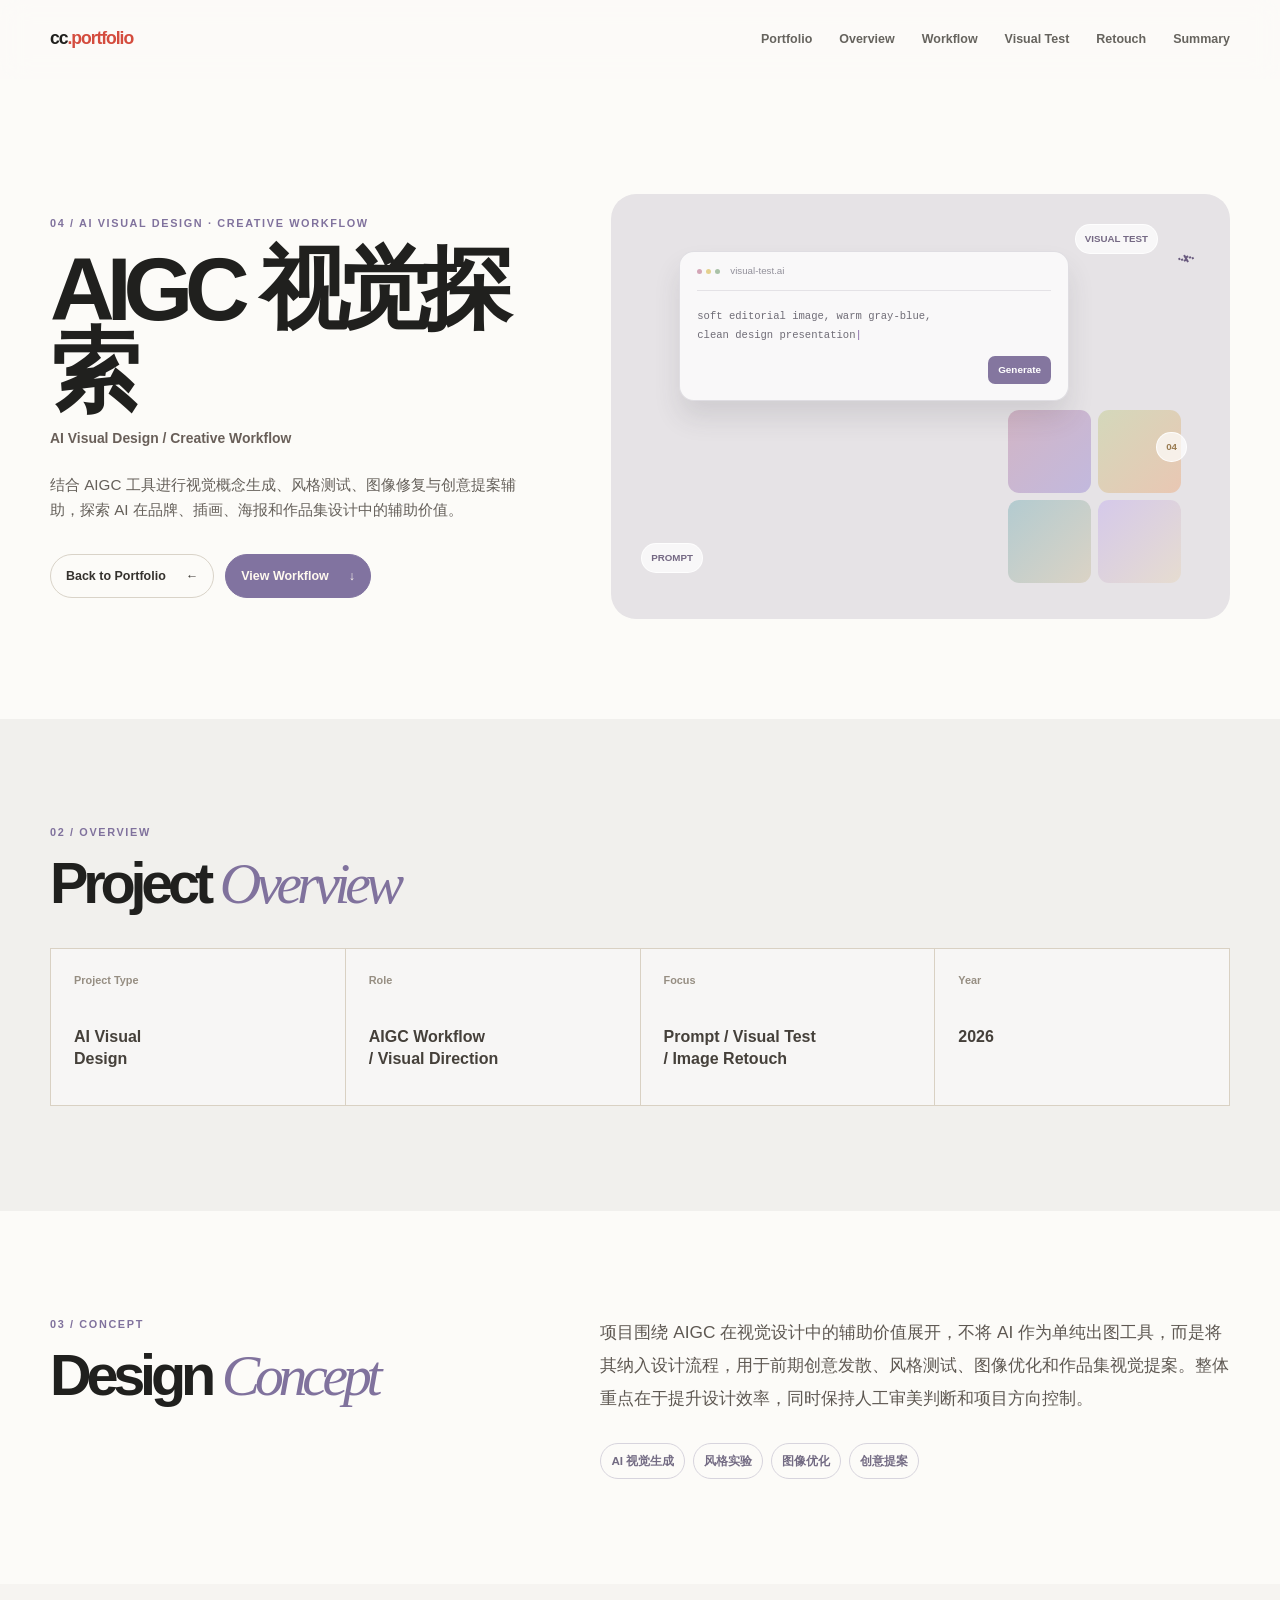
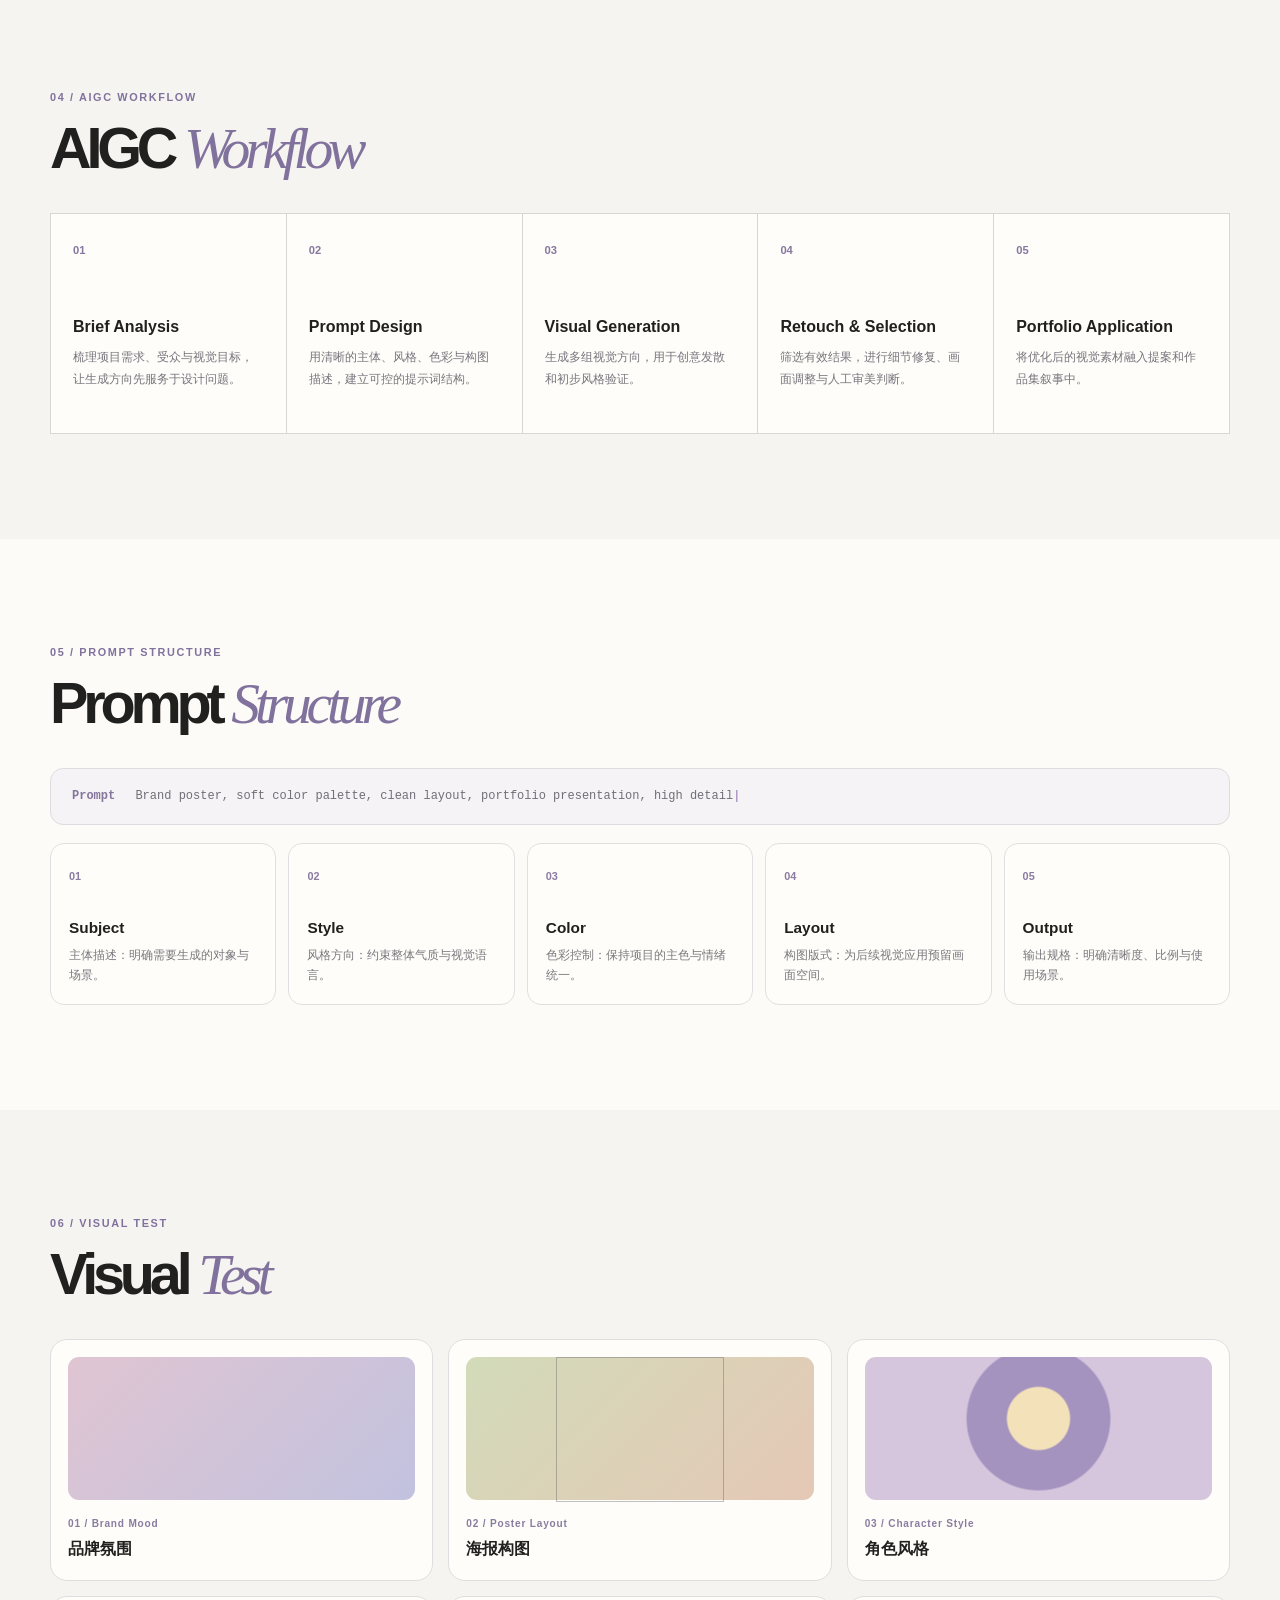
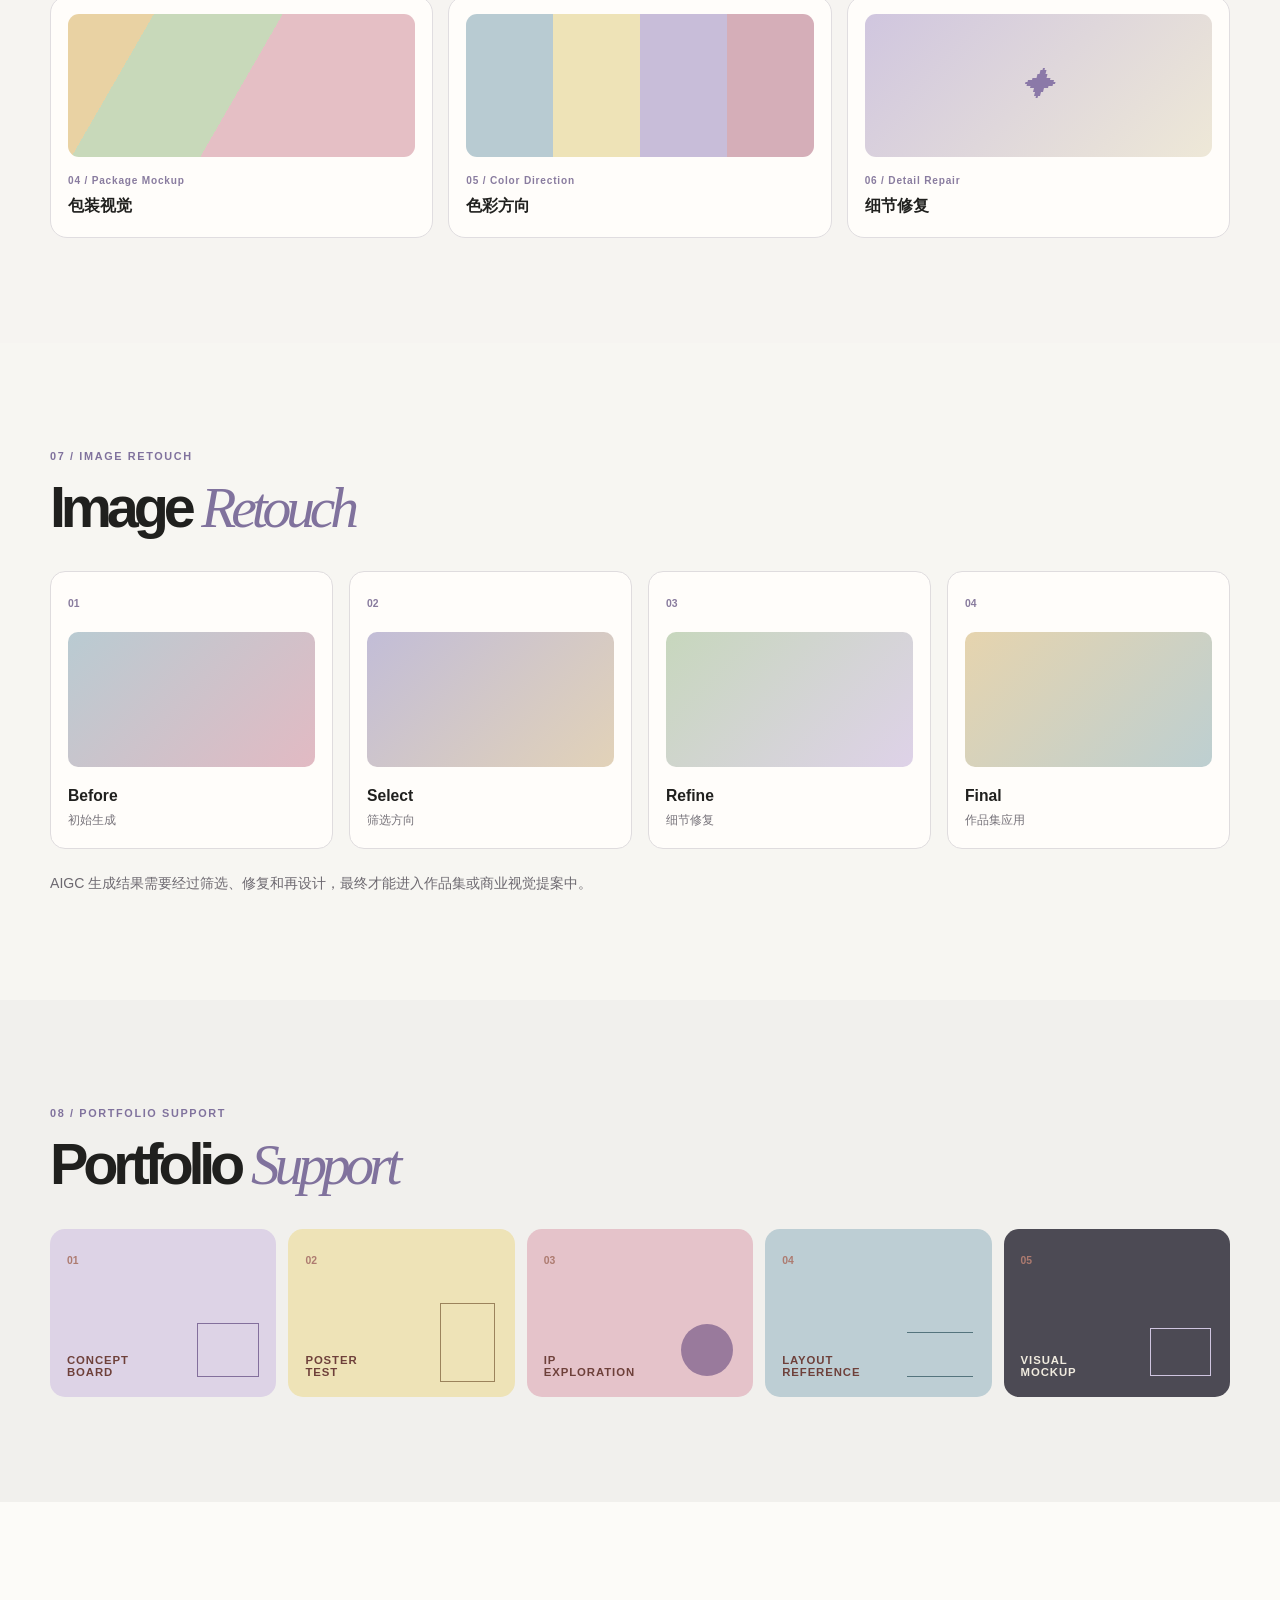
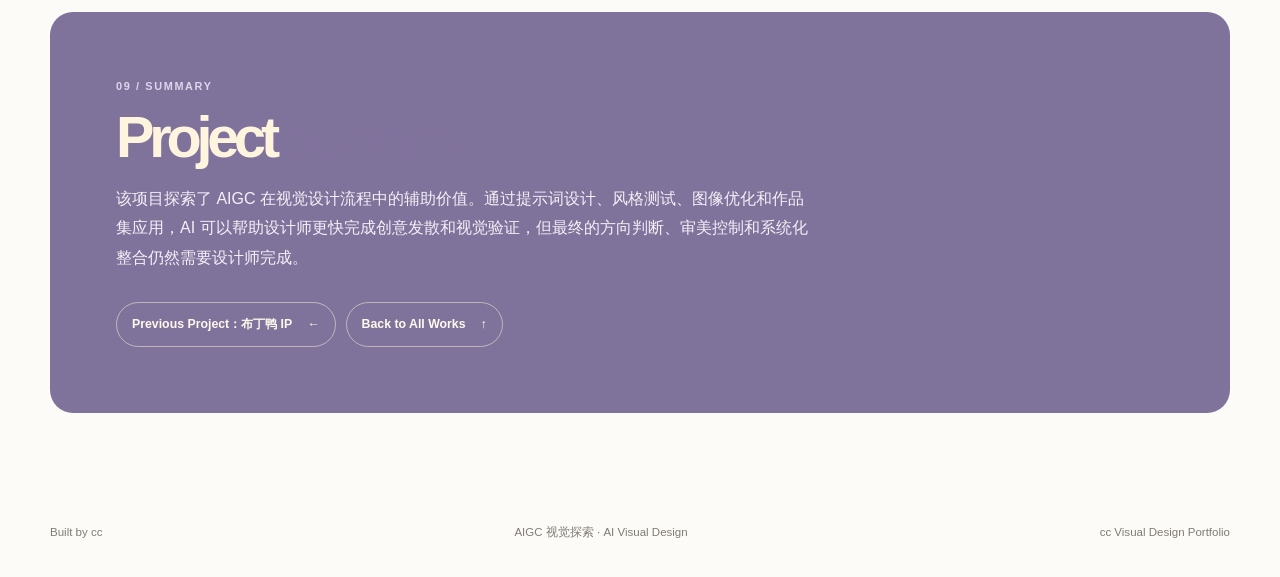
==== aigc.html @ ac253e0d "Commit to main" ====
<!DOCTYPE html>
<html lang="zh-CN">
<head><meta charset="UTF-8"><meta name="viewport" content="width=device-width, initial-scale=1.0"><meta name="description" content="AIGC 视觉探索项目详情"><title>AIGC 视觉探索 · cc Portfolio</title><link rel="stylesheet" href="portfolio.css"><link rel="stylesheet" href="qinglaju.css"><link rel="stylesheet" href="aigc.css"></head>
<body class="project-detail-page aigc-detail">
  <header class="portfolio-header"><nav class="portfolio-nav shell" aria-label="项目导航"><a class="portfolio-logo" href="portfolio.html">cc<span>.portfolio</span></a><button class="portfolio-menu" type="button" aria-expanded="false" aria-controls="portfolio-links"><span></span><span></span><span></span><b class="visually-hidden">打开导航</b></button><div class="portfolio-links" id="portfolio-links"><a href="portfolio.html">Portfolio</a><a href="#overview">Overview</a><a href="#workflow">Workflow</a><a href="#visual-test">Visual Test</a><a href="#retouch">Retouch</a><a href="#summary">Summary</a></div></nav></header>
  <main>
    <section class="project-hero shell" aria-labelledby="project-title"><div class="project-hero-copy"><p class="portfolio-kicker">04 / AI VISUAL DESIGN · CREATIVE WORKFLOW</p><h1 id="project-title">AIGC 视觉探索</h1><span>AI Visual Design / Creative Workflow</span><p>结合 AIGC 工具进行视觉概念生成、风格测试、图像修复与创意提案辅助，探索 AI 在品牌、插画、海报和作品集设计中的辅助价值。</p><div class="detail-actions"><a href="portfolio.html">Back to Portfolio <b>←</b></a><a href="#workflow">View Workflow <b>↓</b></a></div></div><div class="ai-hero-art" aria-label="AIGC 抽象视觉封面"><div class="ai-window-large"><div class="ai-bar"><i></i><i></i><i></i><span>visual-test.ai</span></div><p>soft editorial image, warm gray-blue,<br>clean design presentation<span>|</span></p><b>Generate</b></div><div class="ai-image-grid"><i></i><i></i><i></i><i></i></div><span class="ai-cursor">⌁</span><span class="ai-tag one">PROMPT</span><span class="ai-tag two">VISUAL TEST</span><span class="ai-tag three">04</span></div></section>
    <section class="detail-section overview-section" id="overview"><div class="shell"><div class="detail-heading reveal"><p class="portfolio-kicker">02 / OVERVIEW</p><h2>Project <em>Overview</em></h2></div><div class="overview-grid"><article class="reveal"><span>Project Type</span><b>AI Visual<br>Design</b></article><article class="reveal"><span>Role</span><b>AIGC Workflow<br>/ Visual Direction</b></article><article class="reveal"><span>Focus</span><b>Prompt / Visual Test<br>/ Image Retouch</b></article><article class="reveal"><span>Year</span><b>2026</b></article></div></div></section>
    <section class="detail-section shell concept-section"><div class="concept-layout reveal"><div><p class="portfolio-kicker">03 / CONCEPT</p><h2>Design <em>Concept</em></h2></div><div><p class="concept-copy">项目围绕 AIGC 在视觉设计中的辅助价值展开，不将 AI 作为单纯出图工具，而是将其纳入设计流程，用于前期创意发散、风格测试、图像优化和作品集视觉提案。整体重点在于提升设计效率，同时保持人工审美判断和项目方向控制。</p><div class="concept-tags"><span>AI 视觉生成</span><span>风格实验</span><span>图像优化</span><span>创意提案</span></div></div></div></section>
    <section class="detail-section workflow-section" id="workflow"><div class="shell"><div class="detail-heading reveal"><p class="portfolio-kicker">04 / AIGC WORKFLOW</p><h2>AIGC <em>Workflow</em></h2></div><ol class="workflow-list"><li class="reveal"><span>01</span><h3>Brief Analysis</h3><p>梳理项目需求、受众与视觉目标，让生成方向先服务于设计问题。</p></li><li class="reveal"><span>02</span><h3>Prompt Design</h3><p>用清晰的主体、风格、色彩与构图描述，建立可控的提示词结构。</p></li><li class="reveal"><span>03</span><h3>Visual Generation</h3><p>生成多组视觉方向，用于创意发散和初步风格验证。</p></li><li class="reveal"><span>04</span><h3>Retouch &amp; Selection</h3><p>筛选有效结果，进行细节修复、画面调整与人工审美判断。</p></li><li class="reveal"><span>05</span><h3>Portfolio Application</h3><p>将优化后的视觉素材融入提案和作品集叙事中。</p></li></ol></div></section>
    <section class="detail-section prompt-section"><div class="shell"><div class="detail-heading reveal"><p class="portfolio-kicker">05 / PROMPT STRUCTURE</p><h2>Prompt <em>Structure</em></h2></div><div class="prompt-demo reveal"><p><b>Prompt</b> Brand poster, soft color palette, clean layout, portfolio presentation, high detail<span>|</span></p></div><div class="prompt-grid"><article class="reveal"><b>01</b><h3>Subject</h3><p>主体描述：明确需要生成的对象与场景。</p></article><article class="reveal"><b>02</b><h3>Style</h3><p>风格方向：约束整体气质与视觉语言。</p></article><article class="reveal"><b>03</b><h3>Color</h3><p>色彩控制：保持项目的主色与情绪统一。</p></article><article class="reveal"><b>04</b><h3>Layout</h3><p>构图版式：为后续视觉应用预留画面空间。</p></article><article class="reveal"><b>05</b><h3>Output</h3><p>输出规格：明确清晰度、比例与使用场景。</p></article></div></div></section>
    <section class="detail-section visual-test-section" id="visual-test"><div class="shell"><div class="detail-heading reveal"><p class="portfolio-kicker">06 / VISUAL TEST</p><h2>Visual <em>Test</em></h2></div><div class="test-board"><article class="test-card mood reveal"><i></i><p>01 / Brand Mood</p><h3>品牌氛围</h3></article><article class="test-card poster-test reveal"><i></i><p>02 / Poster Layout</p><h3>海报构图</h3></article><article class="test-card character-test reveal"><i></i><p>03 / Character Style</p><h3>角色风格</h3></article><article class="test-card package-test reveal"><i></i><p>04 / Package Mockup</p><h3>包装视觉</h3></article><article class="test-card color-test reveal"><i></i><p>05 / Color Direction</p><h3>色彩方向</h3></article><article class="test-card repair-test reveal"><i></i><p>06 / Detail Repair</p><h3>细节修复</h3></article></div></div></section>
    <section class="detail-section retouch-section" id="retouch"><div class="shell"><div class="detail-heading reveal"><p class="portfolio-kicker">07 / IMAGE RETOUCH</p><h2>Image <em>Retouch</em></h2></div><div class="retouch-flow"><article class="reveal"><span>01</span><div class="retouch-image before"></div><h3>Before</h3><p>初始生成</p></article><article class="reveal"><span>02</span><div class="retouch-image select"></div><h3>Select</h3><p>筛选方向</p></article><article class="reveal"><span>03</span><div class="retouch-image refine"></div><h3>Refine</h3><p>细节修复</p></article><article class="reveal"><span>04</span><div class="retouch-image final"></div><h3>Final</h3><p>作品集应用</p></article></div><p class="retouch-note reveal">AIGC 生成结果需要经过筛选、修复和再设计，最终才能进入作品集或商业视觉提案中。</p></div></section>
    <section class="detail-section extension-section"><div class="shell"><div class="detail-heading reveal"><p class="portfolio-kicker">08 / PORTFOLIO SUPPORT</p><h2>Portfolio <em>Support</em></h2></div><div class="extension-grid"><article class="extension-card ai-app-concept reveal"><span>01</span><b>CONCEPT<br>BOARD</b><i></i></article><article class="extension-card ai-app-poster reveal"><span>02</span><b>POSTER<br>TEST</b><i></i></article><article class="extension-card ai-app-ip reveal"><span>03</span><b>IP<br>EXPLORATION</b><i></i></article><article class="extension-card ai-app-layout reveal"><span>04</span><b>LAYOUT<br>REFERENCE</b><i></i></article><article class="extension-card ai-app-mockup reveal"><span>05</span><b>VISUAL<br>MOCKUP</b><i></i></article></div></div></section>
    <section class="summary-section" id="summary"><div class="shell summary-card reveal"><p class="portfolio-kicker">09 / SUMMARY</p><h2>Project <em>Summary</em></h2><p>该项目探索了 AIGC 在视觉设计流程中的辅助价值。通过提示词设计、风格测试、图像优化和作品集应用，AI 可以帮助设计师更快完成创意发散和视觉验证，但最终的方向判断、审美控制和系统化整合仍然需要设计师完成。</p><div class="project-page-links"><a href="puddingduck.html">Previous Project：布丁鸭 IP <span>←</span></a><a href="portfolio.html">Back to All Works <span>↑</span></a></div></div></section>
  </main><footer class="portfolio-footer shell"><p>Built by cc</p><p>AIGC 视觉探索 · AI Visual Design</p><p>cc Visual Design Portfolio</p></footer><script src="portfolio.js"></script>
</body></html>
---- portfolio.css ----
/* cc portfolio：独立样式，不影响首页练习项目 */
:root { --ink:#20201e; --muted:#77746f; --accent:#d44c3e; --cream:#f5f1e9; --paper:#fcfbf8; --line:#dedbd3; --shell:1180px; }
* { box-sizing:border-box; } html { scroll-behavior:smooth; } body { margin:0; color:var(--ink); background:var(--paper); font-family:"PingFang SC","Microsoft YaHei",Arial,sans-serif; line-height:1.65; } .shell { width:min(calc(100% - 56px),var(--shell)); margin:auto; } .visually-hidden { position:absolute; width:1px; height:1px; overflow:hidden; clip:rect(0 0 0 0); }
.portfolio-header { position:sticky; z-index:10; top:0; border-bottom:1px solid transparent; background:rgba(252,251,248,.8); backdrop-filter:blur(14px); transition:.25s; }.portfolio-header.scrolled { border-color:var(--line); box-shadow:0 5px 20px rgba(32,32,30,.04); }.portfolio-nav { display:flex; align-items:center; height:78px; }.portfolio-logo { margin-right:auto; color:var(--ink); font-size:1.1rem; font-weight:800; letter-spacing:-.06em; text-decoration:none; }.portfolio-logo span { color:var(--accent); }.portfolio-links { display:flex; gap:27px; }.portfolio-links a { color:#66635e; font-size:.78rem; font-weight:700; text-decoration:none; transition:color .2s; }.portfolio-links a:hover { color:var(--accent); }.nav-back { margin-left:32px; padding:9px 13px; border:1px solid var(--line); border-radius:999px; color:var(--ink); font-size:.72rem; font-weight:750; text-decoration:none; transition:.2s; }.nav-back:hover { border-color:var(--ink); transform:translateY(-2px); }.portfolio-menu { display:none; }
.portfolio-hero { position:relative; min-height:645px; padding-top:112px; overflow:hidden; }.portfolio-kicker { margin:0; color:var(--accent); font-size:.68rem; font-weight:800; letter-spacing:.15em; }.portfolio-hero h1 { position:relative; z-index:1; margin:22px 0 0; font-size:clamp(4rem,9.2vw,8.8rem); font-weight:750; letter-spacing:-.095em; line-height:.88; }.portfolio-hero h1 em,.section-title em,.intro-layout em,.contact-card em { color:var(--accent); font-family:Georgia,"Times New Roman",serif; font-style:italic; font-weight:400; }.hero-bottom { position:relative; z-index:1; display:flex; align-items:end; justify-content:space-between; max-width:660px; margin-top:45px; }.hero-bottom p { max-width:400px; margin:0; color:#55534f; font-size:1rem; font-weight:600; }.hero-bottom span { color:#8e8a83; font-size:.7rem; line-height:1.55; text-align:right; text-transform:uppercase; letter-spacing:.08em; }.hero-art { position:absolute; right:4%; bottom:52px; width:400px; height:400px; }.hero-art b { position:absolute; z-index:2; top:115px; left:113px; color:#fff; font-size:5.4rem; font-family:Georgia,serif; font-style:italic; letter-spacing:-.15em; }.hero-art i { position:absolute; display:block; border-radius:50%; }.shape-one { inset:45px; background:var(--accent); }.shape-two { top:0; right:5px; width:162px; height:162px; border:1px solid var(--accent); }.shape-three { bottom:9px; left:0; width:105px; height:105px; background:#d9d0bd; }
.intro-band { padding:105px 0; background:var(--cream); }.intro-layout { display:grid; grid-template-columns:.65fr 1.35fr; gap:70px; }.intro-layout h2,.section-title h2,.contact-card h2 { margin:0; font-size:clamp(2.4rem,5vw,4.5rem); letter-spacing:-.08em; line-height:1; }.intro-layout > div > p { max-width:620px; margin:29px 0 0; color:#5b5853; font-size:1rem; }
.works-section { padding:120px 0; }.section-title { display:flex; align-items:end; justify-content:space-between; gap:25px; margin-bottom:45px; }.section-title h2 { margin-top:14px; font-size:clamp(2.4rem,4.5vw,4rem); }.section-title > p { margin:0 0 4px; color:var(--muted); font-size:.85rem; }.works-grid { display:grid; grid-template-columns:repeat(2,1fr); gap:60px 24px; }.work-card { cursor:default; }.work-visual { position:relative; height:355px; overflow:hidden; border-radius:18px; transition:transform .35s,box-shadow .35s; }.work-card:hover .work-visual { box-shadow:0 20px 35px rgba(30,29,27,.15); transform:translateY(-7px); }.work-info { padding:16px 3px 0; }.work-info p { margin:0 0 7px; color:var(--accent); font-size:.65rem; font-weight:850; letter-spacing:.11em; }.work-info h3 { margin:0; font-size:1.22rem; letter-spacing:-.04em; }.work-info span { color:#7c7973; font-size:.82rem; }
.work-spicy .work-visual { display:flex; align-items:center; justify-content:center; background:#e6503f; color:#f9eac9; }.spicy-circle { display:grid; width:185px; height:185px; place-items:center; border:2px solid currentColor; border-radius:50%; font-size:2rem; font-weight:900; line-height:1.05; text-align:center; }.work-spicy .work-visual > span { position:absolute; right:28px; bottom:22px; font-family:Georgia,serif; font-size:1rem; font-style:italic; line-height:.9; text-align:right; }.work-lab .work-visual { background:#cfef70; }.lab-word { position:absolute; top:34px; left:34px; font-size:3.1rem; font-weight:900; letter-spacing:-.12em; line-height:.8; }.lab-word i { padding-left:6px; font-size:1.9rem; font-style:normal; }.work-lab .work-visual b { position:absolute; right:30px; bottom:29px; color:#48730b; font-size:.72rem; letter-spacing:.1em; line-height:1.2; text-align:right; }.work-coffee .work-visual { padding:31px; background:#3c5547; color:#fff8e8; }.coffee-sun { position:absolute; right:39px; bottom:38px; width:172px; height:172px; border-radius:50%; background:#f0b855; }.work-coffee b { position:relative; z-index:1; font-family:Georgia,serif; font-size:2.7rem; font-weight:400; line-height:.82; letter-spacing:-.08em; }.work-coffee span { position:absolute; bottom:31px; left:32px; font-size:.66rem; letter-spacing:.08em; }.work-duck .work-visual { display:flex; align-items:center; justify-content:center; background:#f3c95c; }.duck-face { position:relative; width:190px; height:156px; border-radius:48% 48% 42% 42%; background:#fff6df; }.duck-face i { position:absolute; top:54px; width:11px; height:11px; border-radius:50%; background:#302b26; }.duck-face i:first-child { left:51px; }.duck-face i:nth-child(2) { right:51px; }.duck-face b { position:absolute; top:79px; left:76px; width:39px; height:19px; border-radius:50%; background:#e98a47; }.work-duck .work-visual > span { position:absolute; top:25px; right:25px; color:#8f5b20; font-size:.76rem; font-weight:850; line-height:.9; text-align:right; }.work-poster .work-visual { padding:29px; background:#392d87; color:#ffca71; }.work-poster p { position:relative; z-index:2; margin:0; font-size:2.8rem; font-weight:900; letter-spacing:-.1em; line-height:.82; }.work-poster i { position:absolute; border-radius:50%; }.work-poster i:nth-of-type(1) { right:-16px; bottom:-27px; width:205px; height:205px; background:#fd6c7e; }.work-poster i:nth-of-type(2) { top:35px; right:35px; width:45px; height:45px; background:#b4e8d7; }.work-poster i:nth-of-type(3) { bottom:56px; left:75px; width:30px; height:30px; border:5px solid #ffca71; }.work-canal .work-visual { overflow:hidden; padding:34px; background:#192f54; color:#e4d1ad; }.canal-lines { position:absolute; right:-38px; bottom:-50px; width:390px; height:190px; border:2px solid #b2d2d0; border-radius:50%; transform:rotate(-15deg); }.canal-lines::before,.canal-lines::after { content:""; position:absolute; inset:22px; border:2px solid #b2d2d0; border-radius:50%; }.canal-lines::after { inset:45px; }.work-canal b { position:relative; font-size:3rem; font-family:Georgia,serif; font-weight:400; line-height:.78; letter-spacing:-.08em; }.work-canal span { position:absolute; right:27px; bottom:26px; font-size:.65rem; font-weight:800; letter-spacing:.1em; line-height:1.2; text-align:right; }
.skills-section { padding:105px 0; background:#1f1f1d; color:#f6f3ec; }.skills-section .portfolio-kicker { color:#e99d8c; }.skills-section .section-title h2 em { color:#ffbfaa; }.design-skills { display:grid; grid-template-columns:repeat(4,1fr); border-top:1px solid rgba(255,255,255,.2); border-left:1px solid rgba(255,255,255,.2); }.design-skills article { min-height:255px; padding:24px; border-right:1px solid rgba(255,255,255,.2); border-bottom:1px solid rgba(255,255,255,.2); transition:background .25s; }.design-skills article:hover { background:#2c2b29; }.design-skills span { color:#e99d8c; font-size:.7rem; font-weight:800; }.design-skills h3 { margin:65px 0 8px; font-size:1.1rem; }.design-skills p { margin:0; color:#bdbbb5; font-size:.83rem; }
.contact-section { padding:118px 0; }.contact-card { padding:68px; overflow:hidden; border-radius:22px; background:#e9e3d6; }.contact-card h2 { margin-top:18px; font-size:clamp(3rem,6vw,5.3rem); }.contact-card > p:not(.portfolio-kicker) { max-width:450px; margin:23px 0 32px; color:#5e5a54; }.contact-card a { display:inline-flex; gap:25px; align-items:center; padding-bottom:8px; border-bottom:1px solid var(--ink); color:var(--ink); font-size:.85rem; font-weight:800; text-decoration:none; }.contact-card a span { color:var(--accent); font-size:1.2rem; }.portfolio-footer { display:flex; justify-content:space-between; padding:0 0 35px; color:#807c75; font-size:.72rem; }.portfolio-footer p { margin:0; }
.reveal { opacity:0; transform:translateY(20px); transition:opacity .65s ease,transform .65s ease; }.reveal.visible { opacity:1; transform:translateY(0); }
@media (max-width:760px) { .shell { width:min(calc(100% - 32px),var(--shell)); }.portfolio-nav { height:66px; }.portfolio-menu { display:flex; flex-direction:column; gap:4px; align-items:center; justify-content:center; width:38px; height:38px; margin-left:20px; border:0; background:transparent; cursor:pointer; }.portfolio-menu span { width:19px; height:2px; background:var(--ink); }.portfolio-links { position:absolute; top:66px; right:16px; left:16px; display:none; flex-direction:column; gap:0; padding:9px 16px; border:1px solid var(--line); border-radius:14px; background:#fffdfa; box-shadow:0 13px 28px rgba(30,29,27,.1); }.portfolio-links.open { display:flex; }.portfolio-links a { padding:9px 0; }.nav-back { display:none; }.portfolio-hero { min-height:560px; padding-top:85px; }.portfolio-hero h1 { font-size:clamp(3.6rem,16vw,6.3rem); }.hero-bottom { align-items:start; flex-direction:column; gap:18px; margin-top:35px; }.hero-bottom span { text-align:left; }.hero-art { right:-70px; bottom:32px; transform:scale(.7); transform-origin:bottom right; }.intro-band,.works-section,.skills-section,.contact-section { padding:78px 0; }.intro-layout { grid-template-columns:1fr; gap:25px; }.section-title { align-items:start; flex-direction:column; margin-bottom:30px; }.works-grid { gap:40px; }.work-visual { height:270px; }.design-skills { grid-template-columns:repeat(2,1fr); }.contact-card { padding:42px 28px; }.portfolio-footer { flex-wrap:wrap; gap:7px 18px; } }
@media (max-width:460px) { .works-grid,.design-skills { grid-template-columns:1fr; }.work-visual { height:245px; }.design-skills article { min-height:190px; }.design-skills h3 { margin-top:36px; } .contact-card h2 { font-size:3rem; } }
@media (prefers-reduced-motion:reduce) { html { scroll-behavior:auto; }.reveal { opacity:1; transform:none; transition:none; }.work-visual,.nav-back { transition:none; } }

/* 作品信息：四个核心项目的详细说明与标签 */
.works-grid { gap:54px 24px; }
.work-info > p:first-child { margin:0 0 7px; color:var(--accent); font-size:.65rem; font-weight:850; letter-spacing:.11em; }
.work-info h3 { font-size:1.28rem; }
.work-info .work-category { display:block; margin-top:3px; color:#66625d; font-size:.8rem; font-weight:750; }
.work-info .work-description { max-width:500px; margin:13px 0 15px; color:#77736c; font-size:.84rem; font-weight:400; letter-spacing:0; line-height:1.75; }
.work-tags { display:flex; flex-wrap:wrap; gap:7px; }
.work-tags b { padding:5px 8px; border:1px solid var(--line); border-radius:99px; color:#716e68; font-size:.63rem; font-weight:750; }
.work-aigc .work-visual { padding:31px; background:#292345; color:#f7eaf4; }
.work-aigc .work-visual > b { position:relative; z-index:2; font-size:2.75rem; line-height:.79; letter-spacing:-.1em; }
.work-aigc .work-visual > span { position:absolute; z-index:2; right:28px; bottom:25px; color:#d1c8e4; font-size:.64rem; font-weight:800; letter-spacing:.1em; }
.aigc-orb { position:absolute; right:-13px; bottom:-18px; width:250px; height:250px; border-radius:50%; background:radial-gradient(circle at 35% 32%,#e9e3ff 0 4%,#9d8add 21%,#684cbd 46%,#2d2450 71%); }
.aigc-orb i { position:absolute; border:1px solid rgba(255,255,255,.5); border-radius:50%; }.aigc-orb i:first-child { inset:19px; }.aigc-orb i:nth-child(2) { inset:46px; }.aigc-orb i:nth-child(3) { inset:75px; }
@media (max-width:460px) { .works-grid { grid-template-columns:1fr; }.work-info .work-description { font-size:.82rem; } }

/* ---------- 项目详情预览 ---------- */
.work-card { display:block; color:inherit; text-decoration:none; }.view-project { display:inline-block; margin-top:16px; color:var(--accent); font-size:.72rem; font-weight:850; opacity:0; transform:translateY(4px); transition:opacity .25s,transform .25s; }.work-card:hover .view-project { opacity:1; transform:translateY(0); }
.preview-section { padding:115px 0; background:#f5f1e9; }.preview-heading { max-width:690px; margin-bottom:52px; }.preview-heading h2 { margin:14px 0 14px; font-size:clamp(2.5rem,4.6vw,4.15rem); letter-spacing:-.08em; line-height:1; }.preview-heading h2 em { color:var(--accent); font-family:Georgia,"Times New Roman",serif; font-style:italic; font-weight:400; }.preview-heading > p:last-child { max-width:580px; margin:0; color:#64605a; font-size:.94rem; }.project-previews { display:grid; gap:28px; }.project-preview { display:grid; grid-template-columns:.9fr 1.1fr; min-height:445px; overflow:hidden; scroll-margin-top:94px; border:1px solid rgba(118,107,91,.15); border-radius:24px; background:rgba(255,255,255,.58); box-shadow:0 14px 35px rgba(49,43,35,.06); transition:transform .28s,box-shadow .28s,border-color .28s; }.project-preview:nth-child(even) .preview-copy { order:2; }.project-preview:hover { border-color:rgba(174,84,65,.32); box-shadow:0 22px 45px rgba(49,43,35,.11); transform:translateY(-4px); }.preview-copy { display:flex; flex-direction:column; justify-content:center; padding:48px; }.preview-number { margin:0 0 16px; color:var(--accent); font-size:.68rem; font-weight:850; letter-spacing:.12em; }.preview-copy h3 { margin:0; font-size:2rem; letter-spacing:-.06em; }.preview-copy > span { display:block; margin-top:2px; color:#655f58; font-size:.83rem; font-weight:750; }.preview-copy > p:not(.preview-number) { margin:20px 0 25px; color:#68635c; font-size:.9rem; line-height:1.85; }.preview-meta { display:grid; gap:13px; padding-top:19px; border-top:1px solid rgba(95,84,68,.15); }.preview-meta div { display:grid; grid-template-columns:72px 1fr; gap:12px; }.preview-meta b { color:#958c80; font-size:.68rem; font-weight:800; }.preview-meta span { color:#504b45; font-size:.75rem; line-height:1.65; }.preview-art { position:relative; min-height:390px; overflow:hidden; }.spicy-art { background:#dc725e; }.flame { position:absolute; border-radius:58% 42% 55% 45%; background:#f9d6a9; transform:rotate(36deg); }.flame-one { top:58px; right:75px; width:160px; height:220px; }.flame-two { top:139px; right:146px; width:91px; height:130px; background:#f4b579; }.chili { position:absolute; bottom:62px; left:63px; width:165px; height:76px; border-radius:90% 10% 90% 10%; background:#b9403d; color:#b9403d; transform:rotate(-22deg); }.chili::before { content:""; position:absolute; top:-20px; left:6px; width:36px; height:25px; border-radius:80% 0 80% 0; background:#495d3e; }.heat-scale { position:absolute; right:38px; bottom:35px; display:flex; align-items:center; gap:7px; color:#fff0d7; font-size:.6rem; font-weight:800; letter-spacing:.05em; }.heat-scale i { width:15px; height:8px; border-radius:8px; background:#f5b177; }.heat-scale i:nth-of-type(2) { background:#ed875e; }.heat-scale i:nth-of-type(3) { background:#b83d3c; }.spicy-label { position:absolute; top:34px; left:36px; color:#fff0d7; font-size:.78rem; font-weight:850; line-height:1.1; letter-spacing:.08em; }
.lab-art { background:#f1eadc; }.package { position:absolute; display:flex; flex-direction:column; justify-content:space-between; width:145px; height:220px; padding:18px; border:1px solid rgba(72,75,50,.13); border-radius:18px 18px 10px 10px; box-shadow:0 12px 22px rgba(75,70,49,.12); }.package b { font-size:2rem; letter-spacing:-.1em; }.package span { font-size:.63rem; font-weight:850; letter-spacing:.12em; }.pack-one { top:69px; left:17%; z-index:2; background:#edc9be; color:#805c51; transform:rotate(-8deg); }.pack-two { right:16%; bottom:48px; background:#cfe1b9; color:#55724c; transform:rotate(9deg); }.nutrition { position:absolute; top:37px; right:44px; color:#798b65; font-size:.65rem; font-weight:850; line-height:1.05; }.nutrition i { display:block; width:42px; height:5px; margin:7px 0; border-radius:9px; background:#dfb9a0; }.shelf-lines { position:absolute; right:0; bottom:0; left:0; padding:0 36px 29px; }.shelf-lines i { display:block; height:1px; margin-top:16px; background:#c8bcaa; }
.duck-art { background:#f2d47c; }.pudding-top { position:absolute; top:45px; left:50%; width:230px; height:106px; border-radius:50% 50% 20% 20%; background:#a7633d; transform:translateX(-50%); }.duck-character { position:absolute; z-index:2; top:115px; left:50%; width:205px; height:180px; border-radius:50% 50% 42% 42%; background:#fff5dc; transform:translateX(-50%); }.duck-character i { position:absolute; top:70px; width:12px; height:12px; border-radius:50%; background:#453c31; }.duck-character i:first-child { left:57px; }.duck-character i:nth-child(2) { right:57px; }.duck-character b { position:absolute; top:99px; left:80px; width:44px; height:20px; border-radius:50%; background:#e9914d; }.duck-star { position:absolute; z-index:3; color:#a77543; font-size:1.65rem; }.star-one { top:55px; right:70px; }.star-two { bottom:65px; left:66px; font-size:1rem; }.duck-sticker { position:absolute; right:34px; bottom:33px; padding:8px; border:1px solid #a77543; border-radius:9px; color:#a77543; font-size:.6rem; font-weight:850; line-height:.95; transform:rotate(-7deg); }
.aigc-art { background:#e8e0ee; }.ai-window { position:absolute; top:49px; left:9%; z-index:2; width:67%; padding:0 17px 17px; border:1px solid rgba(85,66,100,.15); border-radius:14px; background:rgba(255,255,255,.72); box-shadow:0 16px 28px rgba(65,52,74,.12); }.ai-window > div { display:flex; gap:4px; padding:11px 0; border-bottom:1px solid rgba(85,66,100,.1); }.ai-window i { width:5px; height:5px; border-radius:50%; background:#d09db8; }.ai-window i:nth-child(2) { background:#e1c679; }.ai-window i:nth-child(3) { background:#8eb9a1; }.ai-window p { margin:15px 0 12px; color:#756b79; font-family:Consolas,monospace; font-size:.66rem; line-height:1.7; }.ai-window p span { color:#8b5eb1; }.ai-window b { display:block; width:max-content; margin-left:auto; padding:6px 9px; border-radius:7px; background:#8064a4; color:#fff; font-size:.62rem; }.ai-grid { position:absolute; right:9%; bottom:38px; display:grid; grid-template-columns:repeat(2,74px); gap:7px; }.ai-grid i { height:74px; border-radius:10px; background:linear-gradient(135deg,#e7b8c4,#c7b7e0); }.ai-grid i:nth-child(2) { background:linear-gradient(135deg,#d6ccaa,#e7b9c4); }.ai-grid i:nth-child(3) { background:linear-gradient(135deg,#a5c7c5,#ded0a6); }.ai-grid i:nth-child(4) { background:linear-gradient(135deg,#c5b9e7,#e8d4d4); }.prompt-tag { position:absolute; top:31px; right:10%; padding:7px 10px; border-radius:99px; background:#f7f2f8; color:#896e9b; font-size:.64rem; font-weight:800; }
@media (max-width:760px) { .preview-section { padding:78px 0; }.project-preview,.project-preview:nth-child(even) { grid-template-columns:1fr; }.project-preview:nth-child(even) .preview-copy { order:0; }.preview-copy { padding:34px 28px; }.preview-art { min-height:315px; }.project-preview:nth-child(even) .preview-art { order:2; }.view-project { opacity:1; transform:none; } }
@media (max-width:460px) { .preview-copy { padding:30px 23px; }.preview-copy h3 { font-size:1.75rem; }.preview-meta div { grid-template-columns:1fr; gap:3px; }.preview-art { min-height:275px; }.pack-one { left:10%; transform:scale(.83) rotate(-8deg); transform-origin:bottom left; }.pack-two { right:8%; transform:scale(.83) rotate(9deg); transform-origin:bottom right; }.aigc-orb { transform:scale(.82); transform-origin:bottom right; }.ai-grid { transform:scale(.8); transform-origin:bottom right; }.ai-window { left:6%; width:72%; } }
---- qinglaju.css ----
/* 轻辣局项目详情页：延续 portfolio 的米白与低饱和橙红体系 */
.project-detail-page { background:#fcfbf8; }.project-hero { display:grid; grid-template-columns:.88fr 1.12fr; min-height:640px; align-items:center; gap:75px; padding:80px 0 65px; }.project-hero-copy h1,.detail-heading h2,.concept-layout h2,.summary-card h2 { margin:15px 0 0; font-size:clamp(3.5rem,7vw,6.2rem); letter-spacing:-.09em; line-height:.92; }.project-hero-copy > span { display:block; margin-top:14px; color:#695f59; font-size:.87rem; font-weight:750; }.project-hero-copy > p:not(.portfolio-kicker) { max-width:500px; margin:22px 0 0; color:#65605a; font-size:.95rem; }.detail-actions { display:flex; flex-wrap:wrap; gap:11px; margin-top:32px; }.detail-actions a,.summary-card > a { display:inline-flex; align-items:center; gap:20px; padding:11px 15px; border:1px solid #d9d3c8; border-radius:999px; color:#35322e; font-size:.78rem; font-weight:800; text-decoration:none; transition:transform .2s,background .2s; }.detail-actions a:last-child { border-color:#c96b5a; background:#c96b5a; color:#fff9ef; }.detail-actions a:hover,.summary-card > a:hover { background:#fff; transform:translateY(-2px); }.detail-actions a:last-child:hover { background:#b9584d; }.hero-package-art { position:relative; min-height:425px; overflow:hidden; border-radius:25px; background:#df765f; }.hero-ring { position:absolute; top:20px; right:42px; width:340px; height:340px; border:1px solid rgba(255,242,213,.55); border-radius:50%; }.hero-package { position:absolute; z-index:3; top:70px; left:50%; display:flex; flex-direction:column; justify-content:space-between; width:195px; height:270px; padding:23px; border:1px solid rgba(87,44,37,.17); border-radius:18px 18px 10px 10px; background:#f3ca8e; box-shadow:18px 18px 25px rgba(114,52,43,.18); color:#a5413d; transform:translateX(-50%) rotate(5deg); }.hero-package b { font-size:2.2rem; letter-spacing:-.14em; }.hero-package span { font-size:.68rem; font-weight:850; letter-spacing:.12em; line-height:1; }.hero-package i { position:absolute; right:17px; bottom:18px; font-size:.8rem; font-style:normal; font-weight:850; }.hero-flame { position:absolute; border-radius:52% 48% 40% 60%; transform:rotate(40deg); }.flame-a { top:39px; left:10%; width:132px; height:190px; background:#f5dfae; }.flame-b { right:6%; bottom:27px; width:115px; height:167px; background:#bd4944; }.hero-chili { position:absolute; z-index:2; bottom:45px; left:21%; width:165px; height:70px; border-radius:80% 20% 80% 20%; background:#9e373a; transform:rotate(-20deg); }.hero-chili::before { content:""; position:absolute; top:-18px; left:9px; width:32px; height:23px; border-radius:70% 0 70% 0; background:#45583d; }.hero-heat { position:absolute; z-index:4; right:29px; bottom:27px; display:flex; align-items:center; gap:6px; color:#fff0d2; font-size:.6rem; font-weight:800; }.hero-heat i { width:15px; height:8px; border-radius:9px; background:#f1b379; }.hero-heat i:nth-of-type(2) { background:#e77e5d; }.hero-heat i:nth-of-type(3) { background:#a9353b; }.hero-stamp { position:absolute; z-index:4; top:28px; left:26px; display:grid; width:52px; height:52px; place-items:center; border:1px solid #fff0d2; border-radius:50%; color:#fff0d2; font-size:.64rem; font-weight:850; line-height:1.05; text-align:center; }
.detail-section { padding:105px 0; }.overview-section { background:#f4f0e7; }.detail-heading { margin-bottom:38px; }.detail-heading h2,.concept-layout h2,.summary-card h2 { font-size:clamp(2.4rem,4.5vw,4.1rem); }.detail-heading h2 em,.concept-layout h2 em,.summary-card h2 em { color:#cc6959; font-family:Georgia,"Times New Roman",serif; font-style:italic; font-weight:400; }.overview-grid { display:grid; grid-template-columns:repeat(4,1fr); border-top:1px solid #d9d1c3; border-left:1px solid #d9d1c3; }.overview-grid article { min-height:157px; padding:23px; border-right:1px solid #d9d1c3; border-bottom:1px solid #d9d1c3; background:rgba(255,255,255,.4); }.overview-grid span { display:block; color:#968e82; font-size:.68rem; font-weight:800; }.overview-grid b { display:block; margin-top:36px; color:#45403a; font-size:1rem; line-height:1.4; }.concept-layout { display:grid; grid-template-columns:.85fr 1.15fr; gap:85px; }.concept-copy { max-width:640px; margin:0; color:#5e5852; font-size:1.08rem; line-height:1.9; }.concept-tags { display:flex; flex-wrap:wrap; gap:8px; margin-top:29px; }.concept-tags span { padding:7px 10px; border:1px solid #d9d2c7; border-radius:999px; color:#6b635b; font-size:.73rem; font-weight:750; }
.system-section { background:#f7f5f0; }.system-grid { display:grid; grid-template-columns:repeat(5,1fr); gap:13px; }.system-card { min-height:196px; padding:19px; border:1px solid #e0dbd1; border-radius:16px; background:#fffdfa; transition:transform .23s,border-color .23s,box-shadow .23s; }.system-card:hover { border-color:#d48472; box-shadow:0 12px 25px rgba(67,52,42,.09); transform:translateY(-4px); }.system-card p { margin:0; color:#aa776b; font-size:.62rem; font-weight:850; letter-spacing:.1em; }.system-card > span { display:block; margin-top:15px; color:#80776f; font-size:.68rem; line-height:1.4; }.logo-card b { display:block; margin-top:44px; color:#b84941; font-size:2.25rem; letter-spacing:-.15em; }.logo-card span { font-size:.6rem; font-weight:850; letter-spacing:.12em; }.colors-card > div { display:flex; margin-top:42px; }.colors-card i { width:33px; height:50px; border-radius:6px; background:#b8413d; }.colors-card i:nth-child(2) { background:#dc725e; }.colors-card i:nth-child(3) { background:#f0c681; }.colors-card i:nth-child(4) { background:#353531; }.type-card b { display:block; margin-top:48px; color:#3b3731; font-size:1.4rem; letter-spacing:-.08em; }.graphic-card > div { display:flex; align-items:end; gap:9px; height:88px; margin-top:23px; }.graphic-card i { display:block; width:43px; height:43px; border:2px solid #d66e5c; border-radius:50%; }.graphic-card i:nth-child(2) { width:60px; height:30px; border-radius:90% 10% 90% 10%; background:#d66e5c; transform:rotate(-25deg); }.graphic-card i:nth-child(3) { width:24px; height:63px; border:0; border-radius:50% 50% 10px 10px; background:#f0c681; }.level-card > div { display:flex; align-items:center; gap:5px; margin-top:52px; color:#a25145; font-size:.65rem; font-weight:850; }.level-card i { width:19px; height:9px; border-radius:9px; background:#efc77f; }.level-card i:nth-of-type(2) { background:#dd7960; }.level-card b { display:block; margin-top:18px; color:#6e665e; font-size:.67rem; }
.packaging-section { background:#fcfbf8; }.package-series { display:grid; grid-template-columns:repeat(3,1fr); gap:22px; }.package-show { padding:30px; border-radius:18px; background:#f6f2e9; transition:transform .25s,box-shadow .25s; }.package-show:hover { box-shadow:0 17px 30px rgba(64,51,40,.1); transform:translateY(-5px); }.pack-box { position:relative; width:155px; height:218px; margin:0 auto 28px; padding:16px; border-radius:15px 15px 8px 8px; box-shadow:12px 15px 20px rgba(73,58,39,.15); }.pack-box span { font-size:.62rem; font-weight:850; letter-spacing:.1em; }.pack-box b { position:absolute; top:56px; left:24px; font-size:3.1rem; letter-spacing:-.18em; line-height:.8; }.pack-box i { position:absolute; right:14px; bottom:14px; font-size:.72rem; font-style:normal; font-weight:850; }.mild .pack-box { background:#edcda4; color:#9b6047; }.medium .pack-box { background:#dc8a62; color:#fff0ce; }.hot .pack-box { background:#ae4542; color:#ffe7bc; }.package-show > div:last-child p { margin:0; color:#9e786d; font-size:.65rem; font-weight:850; letter-spacing:.1em; }.package-show h3 { margin:6px 0 2px; font-size:1.15rem; }.package-show > div:last-child span { color:#797168; font-size:.78rem; }
.extension-section { background:#f3eee5; }.extension-grid { display:grid; grid-template-columns:repeat(5,1fr); gap:12px; }.extension-card { position:relative; min-height:168px; overflow:hidden; padding:17px; border-radius:15px; background:#fffaf1; transition:transform .23s,box-shadow .23s; }.extension-card:hover { box-shadow:0 13px 24px rgba(67,52,42,.1); transform:translateY(-4px); }.extension-card span { color:#ad7b70; font-size:.65rem; font-weight:850; }.extension-card b { position:absolute; z-index:2; bottom:18px; left:17px; color:#6e403a; font-size:.71rem; letter-spacing:.08em; line-height:1.1; }.extension-card i { position:absolute; display:block; }.poster-app { background:#db705d; }.poster-app i { right:15px; bottom:10px; width:85px; height:112px; border:1px solid #ffddaf; border-radius:50% 50% 0 0; }.poster-app b { color:#ffe3b7; }.package-app { background:#f0c982; }.package-app i { top:32px; right:26px; width:64px; height:82px; border-radius:9px 9px 4px 4px; background:#b64a43; }.sticker-app { background:#f8f0df; }.sticker-app i { top:38px; right:26px; color:#d76757; font-size:3.5rem; font-style:normal; }.social-app { background:#e9d3c7; }.social-app i { top:31px; right:20px; width:70px; height:54px; border-radius:12px; background:#b64b43; }.shelf-app { background:#6e5143; }.shelf-app b { color:#ffe1ae; }.shelf-app i { right:18px; bottom:23px; width:60px; height:68px; border:1px solid #e7b979; border-bottom:0; }
.summary-section { padding:110px 0; }.summary-card { padding:66px; border-radius:23px; background:#df725e; color:#fff5df; }.summary-card .portfolio-kicker { color:#ffe0b0; }.summary-card h2 em { color:#ffdfac; }.summary-card > p:not(.portfolio-kicker) { max-width:700px; margin:20px 0 30px; color:#fff3d7; font-size:1rem; line-height:1.85; }.summary-card > a { border-color:rgba(255,245,223,.5); color:#fff9ed; }
.project-page-links { display:flex; flex-wrap:wrap; gap:10px; }.project-page-links a { display:inline-flex; align-items:center; gap:15px; padding:11px 15px; border:1px solid rgba(255,245,223,.5); border-radius:999px; color:#fff9ed; font-size:.77rem; font-weight:800; text-decoration:none; transition:transform .2s,background .2s; }.project-page-links a:hover { background:rgba(255,255,255,.12); transform:translateY(-2px); }
@media (max-width:850px) { .project-hero { grid-template-columns:1fr; gap:35px; padding-top:60px; }.hero-package-art { max-width:620px; width:100%; margin:auto; }.overview-grid,.system-grid { grid-template-columns:repeat(2,1fr); }.concept-layout { gap:45px; }.extension-grid { grid-template-columns:repeat(3,1fr); } }
@media (max-width:620px) { .project-hero { padding:48px 0 58px; }.project-hero-copy h1 { font-size:4.3rem; }.project-hero-copy > p:not(.portfolio-kicker) { font-size:.91rem; }.detail-section { padding:75px 0; }.hero-package-art { min-height:350px; }.hero-package { transform:translateX(-50%) scale(.82) rotate(5deg); }.hero-ring { transform:scale(.8); transform-origin:top right; }.hero-flame,.hero-chili { transform:scale(.75) rotate(40deg); }.hero-chili { transform:scale(.75) rotate(-20deg); transform-origin:bottom left; }.overview-grid,.system-grid,.package-series { grid-template-columns:1fr; }.overview-grid article { min-height:105px; }.overview-grid b { margin-top:19px; }.concept-layout { grid-template-columns:1fr; gap:25px; }.concept-copy { font-size:1rem; }.system-card { min-height:170px; }.package-series { gap:15px; }.package-show { display:grid; grid-template-columns:130px 1fr; align-items:center; gap:22px; padding:22px; }.pack-box { width:123px; height:170px; margin:0; }.pack-box b { top:45px; left:19px; font-size:2.5rem; }.package-show > div:last-child { align-self:center; }.extension-grid { grid-template-columns:repeat(2,1fr); }.summary-section { padding:75px 0; }.summary-card { padding:40px 25px; } }
---- aigc.css ----
/* AIGC 视觉探索：柔和、专业的实验板风格，不使用科技蓝大屏语汇 */
.aigc-detail { --ai-ink:#4b4c56; --ai-purple:#8b7ca9; --ai-blue:#b8cbd2; --ai-cream:#eee3b7; --ai-paper:#f5f3ef; }.aigc-detail .portfolio-kicker,.aigc-detail .detail-heading h2 em,.aigc-detail .concept-layout h2 em,.aigc-detail .summary-card h2 em { color:#80729d; }.aigc-detail .detail-actions a:last-child { border-color:#8173a0; background:#8173a0; }.aigc-detail .detail-actions a:last-child:hover { background:#6e618b; }.aigc-detail .overview-section,.aigc-detail .extension-section { background:#f1f0ed; }.aigc-detail .workflow-section,.aigc-detail .visual-test-section { background:#f6f4f1; }.aigc-detail .concept-tags span { border-color:#d7d4dd; color:#736b83; }
.ai-hero-art { position:relative; min-height:425px; overflow:hidden; border-radius:25px; background:#e6e3e6; }.ai-window-large { position:absolute; z-index:3; top:57px; left:11%; width:63%; padding:0 17px 16px; border:1px solid rgba(77,71,92,.15); border-radius:15px; background:rgba(255,255,255,.76); box-shadow:0 17px 27px rgba(57,56,67,.12); }.ai-bar { display:flex; align-items:center; gap:4px; padding:11px 0; border-bottom:1px solid rgba(77,71,92,.12); }.ai-bar i { width:5px; height:5px; border-radius:50%; background:#d3a5b6; }.ai-bar i:nth-child(2) { background:#e4d08e; }.ai-bar i:nth-child(3) { background:#a9c1a7; }.ai-bar span { margin-left:6px; color:#92909a; font-size:.61rem; }.ai-window-large p { margin:16px 0 12px; color:#6f6c76; font-family:Consolas,monospace; font-size:.66rem; line-height:1.75; }.ai-window-large p span { color:#8466a5; }.ai-window-large b { display:block; width:max-content; margin-left:auto; padding:6px 10px; border-radius:7px; background:#84769f; color:#fff; font-size:.62rem; }.ai-image-grid { position:absolute; z-index:2; right:8%; bottom:36px; display:grid; grid-template-columns:repeat(2,83px); gap:7px; }.ai-image-grid i { height:83px; border-radius:11px; background:linear-gradient(135deg,#d2b5c5,#c2b9de); }.ai-image-grid i:nth-child(2) { background:linear-gradient(135deg,#d4d8bb,#e9c7b3); }.ai-image-grid i:nth-child(3) { background:linear-gradient(135deg,#b3cbd0,#dbd3c5); }.ai-image-grid i:nth-child(4) { background:linear-gradient(135deg,#d5c9ea,#e6dcd0); }.ai-cursor { position:absolute; z-index:4; right:36px; top:35px; color:#695a7e; font-size:2rem; transform:rotate(-30deg); }.ai-tag { position:absolute; z-index:4; padding:6px 9px; border:1px solid rgba(255,255,255,.85); border-radius:99px; background:rgba(255,255,255,.7); color:#756984; font-size:.61rem; font-weight:850; }.ai-tag.one { left:30px; bottom:46px; }.ai-tag.two { top:30px; right:72px; }.ai-tag.three { right:43px; bottom:157px; color:#9a7c52; }
.workflow-list { display:grid; grid-template-columns:repeat(5,1fr); margin:0; padding:0; list-style:none; border-top:1px solid #d9d7d4; border-left:1px solid #d9d7d4; }.workflow-list li { min-height:220px; padding:22px; border-right:1px solid #d9d7d4; border-bottom:1px solid #d9d7d4; background:#fffdfa; transition:background .22s,transform .22s; }.workflow-list li:hover { background:#f0eef4; transform:translateY(-4px); }.workflow-list span { color:#86779f; font-size:.7rem; font-weight:850; }.workflow-list h3 { margin:52px 0 7px; font-size:1rem; }.workflow-list p { margin:0; color:#77747c; font-size:.78rem; line-height:1.75; }
.prompt-section { background:#fcfbf8; }.prompt-demo { margin-bottom:18px; padding:18px 21px; border:1px solid #dfdce1; border-radius:13px; background:#f5f3f5; }.prompt-demo p { margin:0; color:#726e78; font-family:Consolas,monospace; font-size:.75rem; }.prompt-demo b { margin-right:13px; color:#85769c; }.prompt-demo span { color:#8c68ac; }.prompt-grid { display:grid; grid-template-columns:repeat(5,1fr); gap:12px; }.prompt-grid article { min-height:145px; padding:18px; border:1px solid #e2dfe3; border-radius:14px; background:#fffdfa; transition:transform .22s,box-shadow .22s; }.prompt-grid article:hover { box-shadow:0 11px 22px rgba(67,63,76,.08); transform:translateY(-4px); }.prompt-grid b { color:#8a7ca1; font-size:.68rem; }.prompt-grid h3 { margin:26px 0 6px; font-size:.96rem; }.prompt-grid p { margin:0; color:#7b777d; font-size:.75rem; line-height:1.65; }
.test-board { display:grid; grid-template-columns:repeat(3,1fr); gap:15px; }.test-card { position:relative; min-height:242px; padding:17px; overflow:hidden; border:1px solid #e0dde0; border-radius:17px; background:#fffdfa; transition:transform .23s,box-shadow .23s; }.test-card:hover { box-shadow:0 14px 27px rgba(68,65,75,.1); transform:translateY(-4px); }.test-card i { display:block; height:143px; border-radius:11px; background:linear-gradient(135deg,#e0c5d2,#c2c2df); }.test-card p { margin:16px 0 4px; color:#897c9f; font-size:.63rem; font-weight:850; letter-spacing:.08em; }.test-card h3 { margin:0; font-size:.97rem; }.poster-test i { background:linear-gradient(135deg,#d2dbb9,#e5c8b6); }.poster-test i::before { content:""; display:block; width:48%; height:100%; margin:auto; border:1px solid rgba(82,74,91,.35); }.character-test i { background:radial-gradient(circle at 50% 43%,#f2e1b9 0 16%,#a492bf 17% 37%,#d6c6dd 38% 100%); }.package-test i { background:linear-gradient(120deg,#e9d2a3 20%,#c8d9ba 20% 50%,#e5bfc5 50%); }.color-test i { background:linear-gradient(90deg,#b8cbd2 0 25%,#eee3b7 25% 50%,#c8bdd9 50% 75%,#d5aeb8 75%); }.repair-test i { background:linear-gradient(135deg,#d0c6df,#eee8d7); }.repair-test i::before { content:"✦"; display:grid; height:100%; place-items:center; color:#8b79a8; font-size:2rem; }
.retouch-section { background:#f7f6f2; }.retouch-flow { display:grid; grid-template-columns:repeat(4,1fr); gap:16px; }.retouch-flow article { position:relative; padding:17px; border:1px solid #dfdcde; border-radius:15px; background:#fffdfa; }.retouch-flow article > span { color:#887b9d; font-size:.65rem; font-weight:850; }.retouch-image { height:135px; margin:16px 0; border-radius:10px; background:linear-gradient(135deg,#b9cbd2,#e2bac3); }.retouch-image.select { background:linear-gradient(135deg,#c2bdd7,#e2d2b8); }.retouch-image.refine { background:linear-gradient(135deg,#c7d7bd,#ded2e8); }.retouch-image.final { background:linear-gradient(135deg,#e6d4ae,#bdcfd1); }.retouch-flow h3 { margin:0; font-size:.98rem; }.retouch-flow p { margin:2px 0 0; color:#77737a; font-size:.75rem; }.retouch-note { max-width:650px; margin:23px 0 0; color:#6d6970; font-size:.88rem; }.ai-app-concept { background:#ddd3e6; }.ai-app-concept i { right:17px; bottom:20px; width:62px; height:54px; border:1px solid #836f9c; }.ai-app-poster { background:#eee3b7; }.ai-app-poster i { right:20px; bottom:15px; width:55px; height:79px; border:1px solid #9b835c; }.ai-app-ip { background:#e5c3ca; }.ai-app-ip i { right:20px; bottom:21px; width:52px; height:52px; border-radius:50%; background:#997a9c; }.ai-app-layout { background:#bdced4; }.ai-app-layout i { right:19px; bottom:20px; width:66px; height:45px; border-top:1px solid #54747d; border-bottom:1px solid #54747d; }.ai-app-mockup { background:#4c4a54; }.ai-app-mockup b { color:#f0ebdf; }.ai-app-mockup i { right:19px; bottom:21px; width:61px; height:48px; border:1px solid #cfc5e0; }.aigc-detail .summary-card { background:#80739b; }.aigc-detail .summary-card .portfolio-kicker { color:#ddd6ed; }.aigc-detail .summary-card > p:not(.portfolio-kicker) { color:#f4f0f8; }
@media (max-width:850px) { .workflow-list,.prompt-grid { grid-template-columns:repeat(3,1fr); }.test-board { grid-template-columns:repeat(2,1fr); }.retouch-flow { grid-template-columns:repeat(2,1fr); } }
@media (max-width:620px) { .ai-hero-art { min-height:340px; }.ai-window-large { top:42px; left:6%; width:70%; }.ai-image-grid { transform:scale(.78); transform-origin:bottom right; }.ai-tag.two { right:23px; }.workflow-list,.prompt-grid,.test-board,.retouch-flow { grid-template-columns:1fr; }.workflow-list li { min-height:170px; }.workflow-list h3 { margin-top:28px; }.prompt-demo p { font-size:.64rem; }.test-card { min-height:215px; }.retouch-image { height:160px; } }
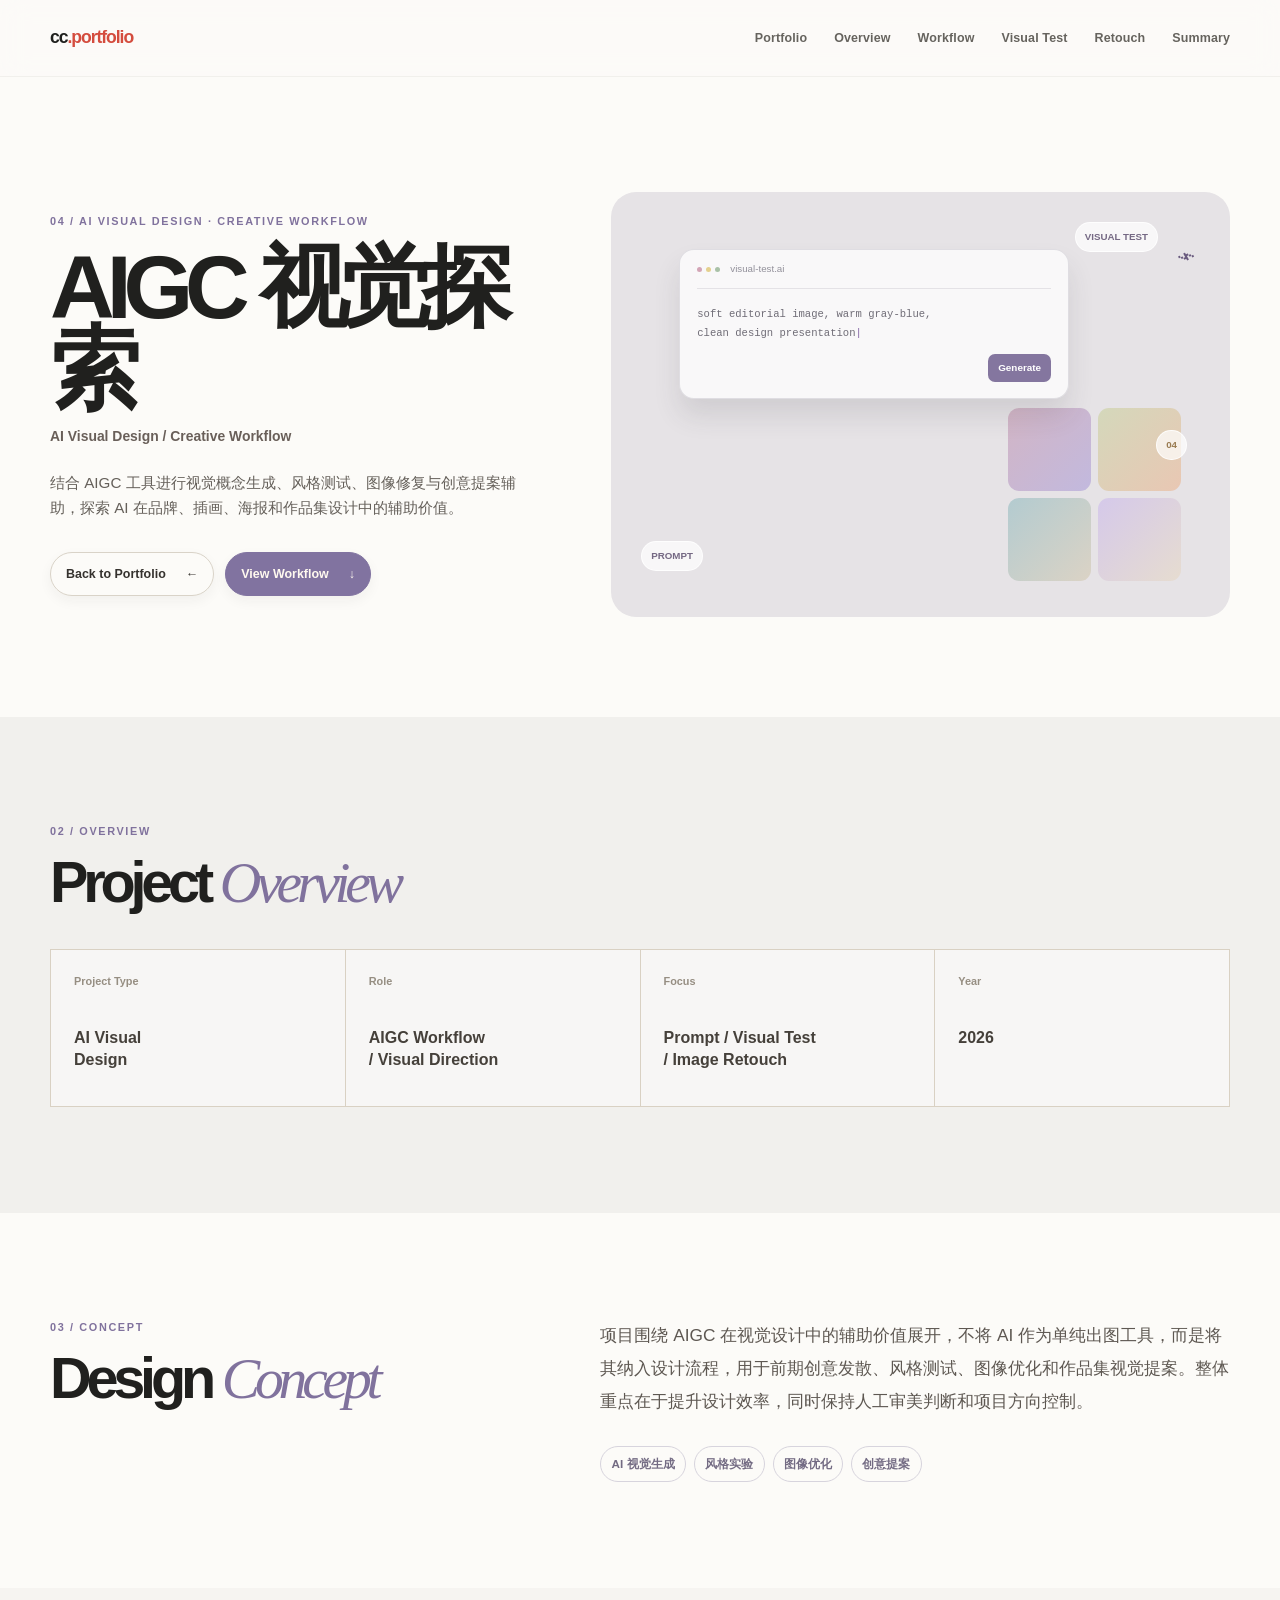
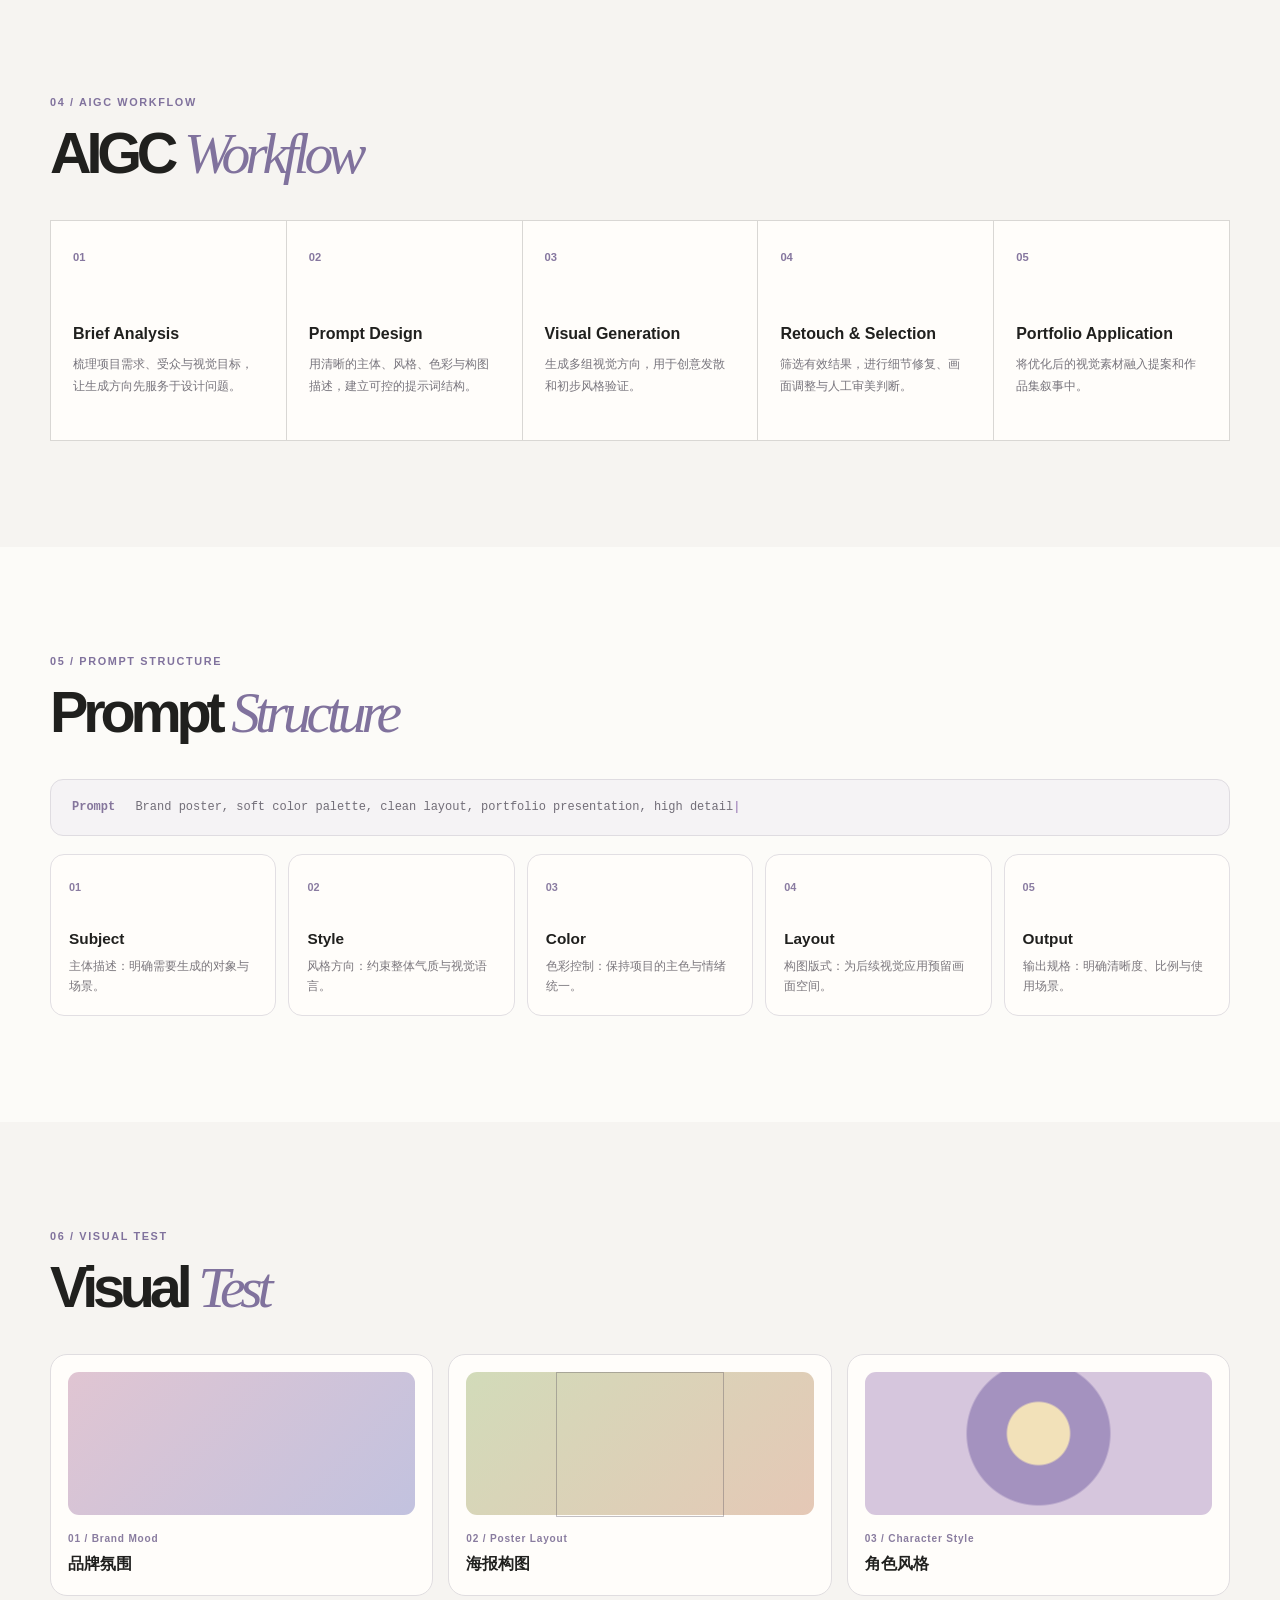
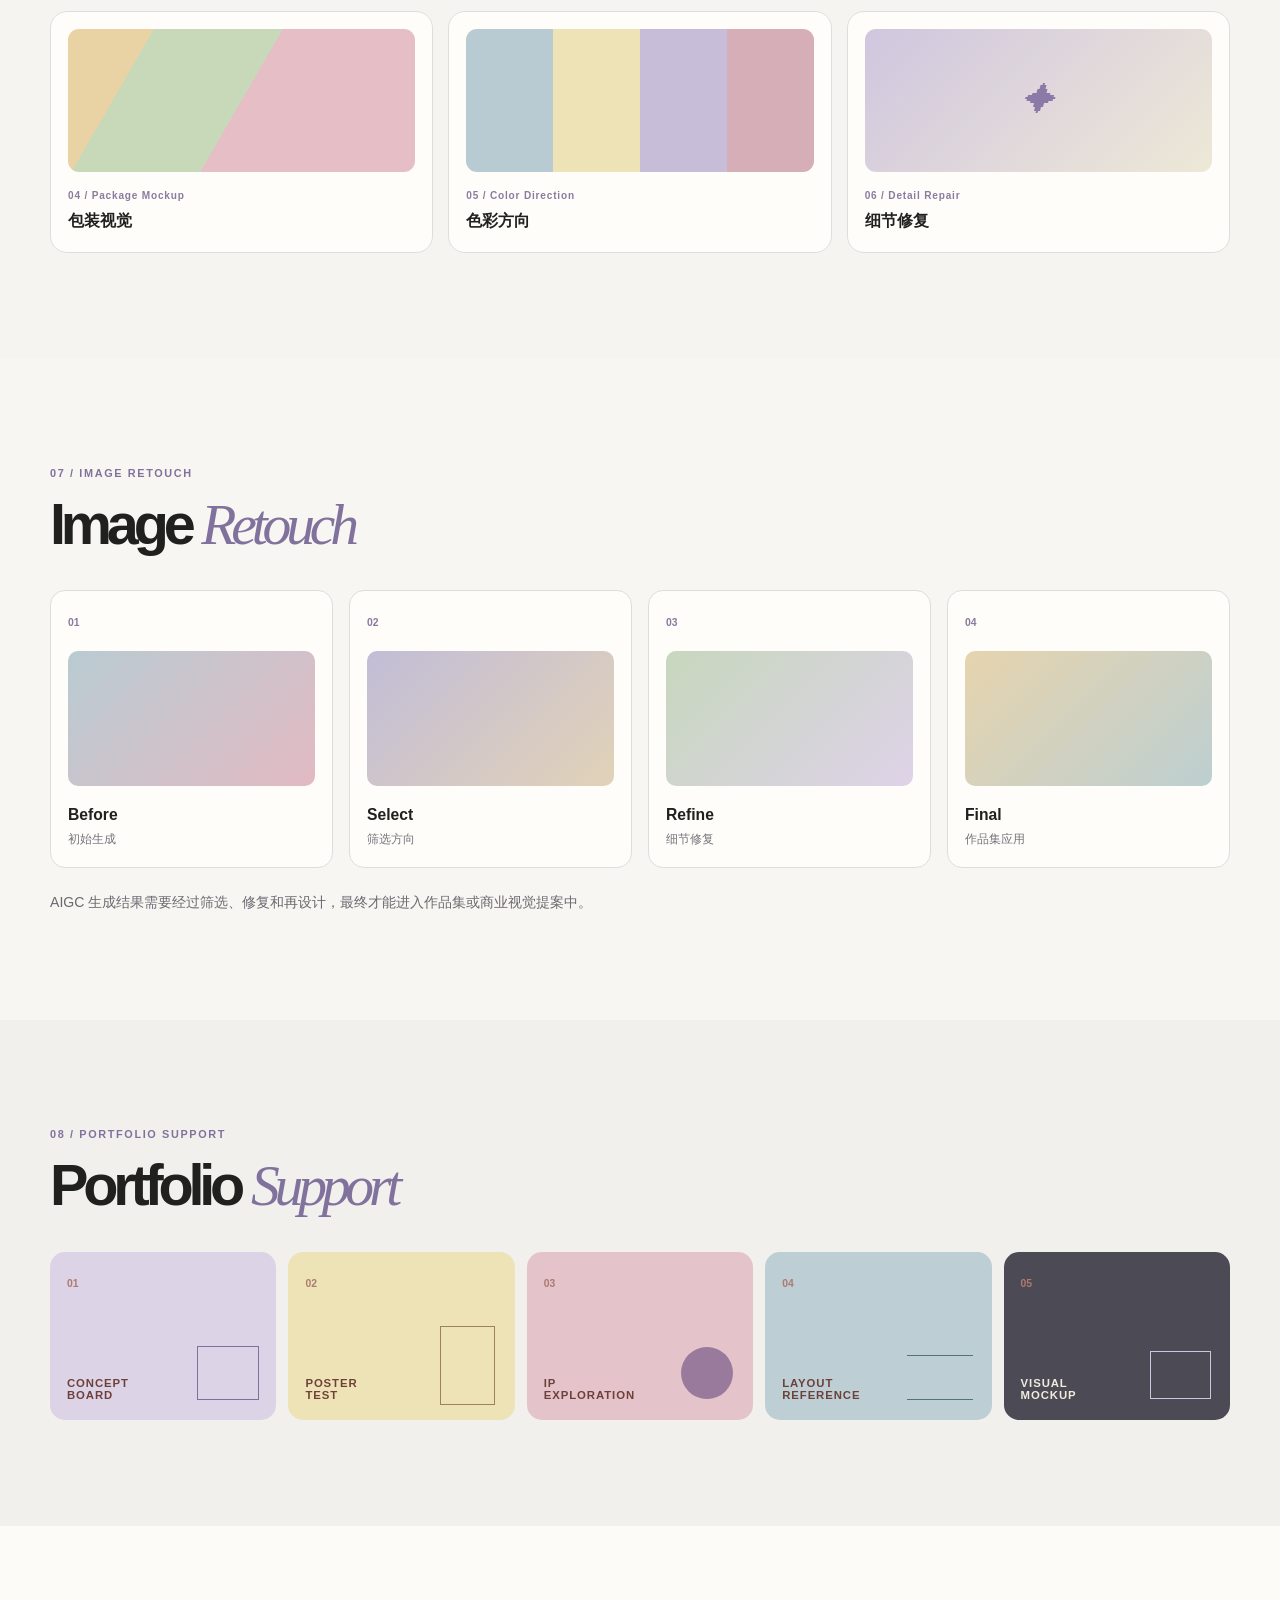
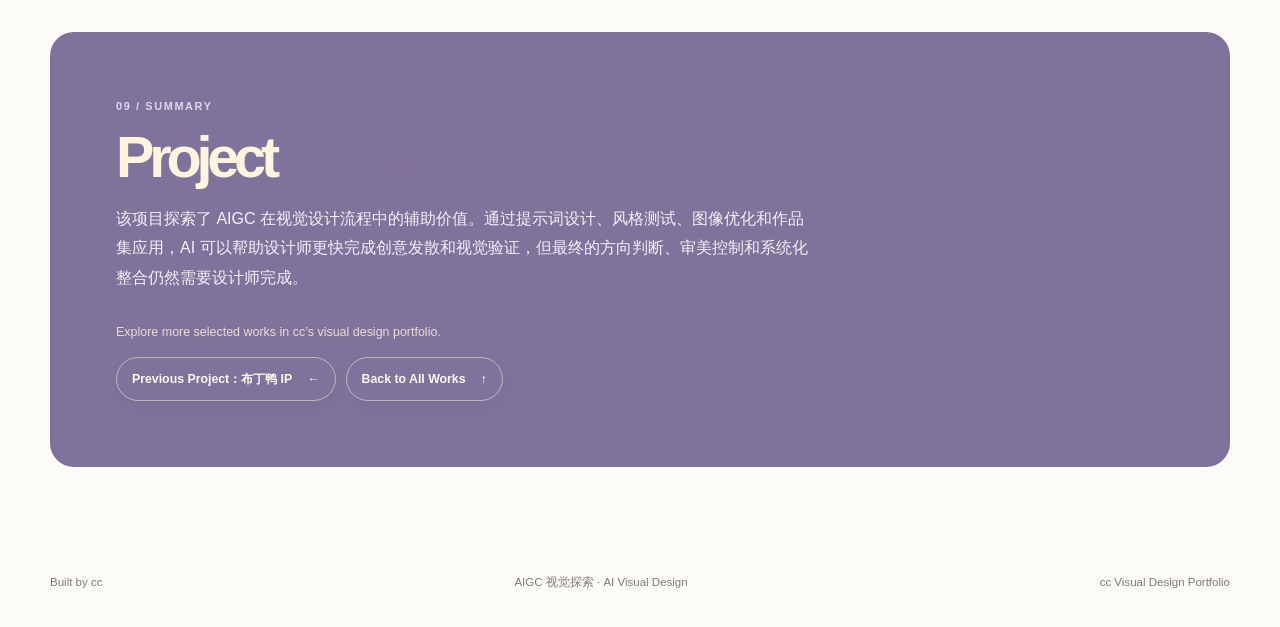
==== commit 585336d2: "Commit to main" ====
--- a/aigc.html
+++ b/aigc.html
@@ -2,9 +2,9 @@
 <html lang="zh-CN">
 <head><meta charset="UTF-8"><meta name="viewport" content="width=device-width, initial-scale=1.0"><meta name="description" content="AIGC 视觉探索项目详情"><title>AIGC 视觉探索 · cc Portfolio</title><link rel="stylesheet" href="portfolio.css"><link rel="stylesheet" href="qinglaju.css"><link rel="stylesheet" href="aigc.css"></head>
 <body class="project-detail-page aigc-detail">
-  <header class="portfolio-header"><nav class="portfolio-nav shell" aria-label="项目导航"><a class="portfolio-logo" href="portfolio.html">cc<span>.portfolio</span></a><button class="portfolio-menu" type="button" aria-expanded="false" aria-controls="portfolio-links"><span></span><span></span><span></span><b class="visually-hidden">打开导航</b></button><div class="portfolio-links" id="portfolio-links"><a href="portfolio.html">Portfolio</a><a href="#overview">Overview</a><a href="#workflow">Workflow</a><a href="#visual-test">Visual Test</a><a href="#retouch">Retouch</a><a href="#summary">Summary</a></div></nav></header>
+  <header class="portfolio-header"><nav class="portfolio-nav shell" aria-label="项目导航"><a class="portfolio-logo" href="index.html">cc<span>.portfolio</span></a><button class="portfolio-menu" type="button" aria-expanded="false" aria-controls="portfolio-links"><span></span><span></span><span></span><b class="visually-hidden">打开导航</b></button><div class="portfolio-links" id="portfolio-links"><a href="index.html">Portfolio</a><a href="#overview">Overview</a><a href="#workflow">Workflow</a><a href="#visual-test">Visual Test</a><a href="#retouch">Retouch</a><a href="#summary">Summary</a></div></nav></header>
   <main>
-    <section class="project-hero shell" aria-labelledby="project-title"><div class="project-hero-copy"><p class="portfolio-kicker">04 / AI VISUAL DESIGN · CREATIVE WORKFLOW</p><h1 id="project-title">AIGC 视觉探索</h1><span>AI Visual Design / Creative Workflow</span><p>结合 AIGC 工具进行视觉概念生成、风格测试、图像修复与创意提案辅助，探索 AI 在品牌、插画、海报和作品集设计中的辅助价值。</p><div class="detail-actions"><a href="portfolio.html">Back to Portfolio <b>←</b></a><a href="#workflow">View Workflow <b>↓</b></a></div></div><div class="ai-hero-art" aria-label="AIGC 抽象视觉封面"><div class="ai-window-large"><div class="ai-bar"><i></i><i></i><i></i><span>visual-test.ai</span></div><p>soft editorial image, warm gray-blue,<br>clean design presentation<span>|</span></p><b>Generate</b></div><div class="ai-image-grid"><i></i><i></i><i></i><i></i></div><span class="ai-cursor">⌁</span><span class="ai-tag one">PROMPT</span><span class="ai-tag two">VISUAL TEST</span><span class="ai-tag three">04</span></div></section>
+    <section class="project-hero shell" aria-labelledby="project-title"><div class="project-hero-copy"><p class="portfolio-kicker">04 / AI VISUAL DESIGN · CREATIVE WORKFLOW</p><h1 id="project-title">AIGC 视觉探索</h1><span>AI Visual Design / Creative Workflow</span><p>结合 AIGC 工具进行视觉概念生成、风格测试、图像修复与创意提案辅助，探索 AI 在品牌、插画、海报和作品集设计中的辅助价值。</p><div class="detail-actions"><a href="index.html">Back to Portfolio <b>←</b></a><a href="#workflow">View Workflow <b>↓</b></a></div></div><div class="ai-hero-art" aria-label="AIGC 抽象视觉封面"><div class="ai-window-large"><div class="ai-bar"><i></i><i></i><i></i><span>visual-test.ai</span></div><p>soft editorial image, warm gray-blue,<br>clean design presentation<span>|</span></p><b>Generate</b></div><div class="ai-image-grid"><i></i><i></i><i></i><i></i></div><span class="ai-cursor">⌁</span><span class="ai-tag one">PROMPT</span><span class="ai-tag two">VISUAL TEST</span><span class="ai-tag three">04</span></div></section>
     <section class="detail-section overview-section" id="overview"><div class="shell"><div class="detail-heading reveal"><p class="portfolio-kicker">02 / OVERVIEW</p><h2>Project <em>Overview</em></h2></div><div class="overview-grid"><article class="reveal"><span>Project Type</span><b>AI Visual<br>Design</b></article><article class="reveal"><span>Role</span><b>AIGC Workflow<br>/ Visual Direction</b></article><article class="reveal"><span>Focus</span><b>Prompt / Visual Test<br>/ Image Retouch</b></article><article class="reveal"><span>Year</span><b>2026</b></article></div></div></section>
     <section class="detail-section shell concept-section"><div class="concept-layout reveal"><div><p class="portfolio-kicker">03 / CONCEPT</p><h2>Design <em>Concept</em></h2></div><div><p class="concept-copy">项目围绕 AIGC 在视觉设计中的辅助价值展开，不将 AI 作为单纯出图工具，而是将其纳入设计流程，用于前期创意发散、风格测试、图像优化和作品集视觉提案。整体重点在于提升设计效率，同时保持人工审美判断和项目方向控制。</p><div class="concept-tags"><span>AI 视觉生成</span><span>风格实验</span><span>图像优化</span><span>创意提案</span></div></div></div></section>
     <section class="detail-section workflow-section" id="workflow"><div class="shell"><div class="detail-heading reveal"><p class="portfolio-kicker">04 / AIGC WORKFLOW</p><h2>AIGC <em>Workflow</em></h2></div><ol class="workflow-list"><li class="reveal"><span>01</span><h3>Brief Analysis</h3><p>梳理项目需求、受众与视觉目标，让生成方向先服务于设计问题。</p></li><li class="reveal"><span>02</span><h3>Prompt Design</h3><p>用清晰的主体、风格、色彩与构图描述，建立可控的提示词结构。</p></li><li class="reveal"><span>03</span><h3>Visual Generation</h3><p>生成多组视觉方向，用于创意发散和初步风格验证。</p></li><li class="reveal"><span>04</span><h3>Retouch &amp; Selection</h3><p>筛选有效结果，进行细节修复、画面调整与人工审美判断。</p></li><li class="reveal"><span>05</span><h3>Portfolio Application</h3><p>将优化后的视觉素材融入提案和作品集叙事中。</p></li></ol></div></section>
@@ -12,6 +12,6 @@
     <section class="detail-section visual-test-section" id="visual-test"><div class="shell"><div class="detail-heading reveal"><p class="portfolio-kicker">06 / VISUAL TEST</p><h2>Visual <em>Test</em></h2></div><div class="test-board"><article class="test-card mood reveal"><i></i><p>01 / Brand Mood</p><h3>品牌氛围</h3></article><article class="test-card poster-test reveal"><i></i><p>02 / Poster Layout</p><h3>海报构图</h3></article><article class="test-card character-test reveal"><i></i><p>03 / Character Style</p><h3>角色风格</h3></article><article class="test-card package-test reveal"><i></i><p>04 / Package Mockup</p><h3>包装视觉</h3></article><article class="test-card color-test reveal"><i></i><p>05 / Color Direction</p><h3>色彩方向</h3></article><article class="test-card repair-test reveal"><i></i><p>06 / Detail Repair</p><h3>细节修复</h3></article></div></div></section>
     <section class="detail-section retouch-section" id="retouch"><div class="shell"><div class="detail-heading reveal"><p class="portfolio-kicker">07 / IMAGE RETOUCH</p><h2>Image <em>Retouch</em></h2></div><div class="retouch-flow"><article class="reveal"><span>01</span><div class="retouch-image before"></div><h3>Before</h3><p>初始生成</p></article><article class="reveal"><span>02</span><div class="retouch-image select"></div><h3>Select</h3><p>筛选方向</p></article><article class="reveal"><span>03</span><div class="retouch-image refine"></div><h3>Refine</h3><p>细节修复</p></article><article class="reveal"><span>04</span><div class="retouch-image final"></div><h3>Final</h3><p>作品集应用</p></article></div><p class="retouch-note reveal">AIGC 生成结果需要经过筛选、修复和再设计，最终才能进入作品集或商业视觉提案中。</p></div></section>
     <section class="detail-section extension-section"><div class="shell"><div class="detail-heading reveal"><p class="portfolio-kicker">08 / PORTFOLIO SUPPORT</p><h2>Portfolio <em>Support</em></h2></div><div class="extension-grid"><article class="extension-card ai-app-concept reveal"><span>01</span><b>CONCEPT<br>BOARD</b><i></i></article><article class="extension-card ai-app-poster reveal"><span>02</span><b>POSTER<br>TEST</b><i></i></article><article class="extension-card ai-app-ip reveal"><span>03</span><b>IP<br>EXPLORATION</b><i></i></article><article class="extension-card ai-app-layout reveal"><span>04</span><b>LAYOUT<br>REFERENCE</b><i></i></article><article class="extension-card ai-app-mockup reveal"><span>05</span><b>VISUAL<br>MOCKUP</b><i></i></article></div></div></section>
-    <section class="summary-section" id="summary"><div class="shell summary-card reveal"><p class="portfolio-kicker">09 / SUMMARY</p><h2>Project <em>Summary</em></h2><p>该项目探索了 AIGC 在视觉设计流程中的辅助价值。通过提示词设计、风格测试、图像优化和作品集应用，AI 可以帮助设计师更快完成创意发散和视觉验证，但最终的方向判断、审美控制和系统化整合仍然需要设计师完成。</p><div class="project-page-links"><a href="puddingduck.html">Previous Project：布丁鸭 IP <span>←</span></a><a href="portfolio.html">Back to All Works <span>↑</span></a></div></div></section>
+    <section class="summary-section" id="summary"><div class="shell summary-card reveal"><p class="portfolio-kicker">09 / SUMMARY</p><h2>Project <em>Summary</em></h2><p>该项目探索了 AIGC 在视觉设计流程中的辅助价值。通过提示词设计、风格测试、图像优化和作品集应用，AI 可以帮助设计师更快完成创意发散和视觉验证，但最终的方向判断、审美控制和系统化整合仍然需要设计师完成。</p><div class="project-page-links"><a href="puddingduck.html">Previous Project：布丁鸭 IP <span>←</span></a><a href="index.html">Back to All Works <span>↑</span></a></div></div></section>
   </main><footer class="portfolio-footer shell"><p>Built by cc</p><p>AIGC 视觉探索 · AI Visual Design</p><p>cc Visual Design Portfolio</p></footer><script src="portfolio.js"></script>
-</body></html>
+</body></html>
--- a/portfolio.css
+++ b/portfolio.css
@@ -36,3 +36,13 @@
 .aigc-art { background:#e8e0ee; }.ai-window { position:absolute; top:49px; left:9%; z-index:2; width:67%; padding:0 17px 17px; border:1px solid rgba(85,66,100,.15); border-radius:14px; background:rgba(255,255,255,.72); box-shadow:0 16px 28px rgba(65,52,74,.12); }.ai-window > div { display:flex; gap:4px; padding:11px 0; border-bottom:1px solid rgba(85,66,100,.1); }.ai-window i { width:5px; height:5px; border-radius:50%; background:#d09db8; }.ai-window i:nth-child(2) { background:#e1c679; }.ai-window i:nth-child(3) { background:#8eb9a1; }.ai-window p { margin:15px 0 12px; color:#756b79; font-family:Consolas,monospace; font-size:.66rem; line-height:1.7; }.ai-window p span { color:#8b5eb1; }.ai-window b { display:block; width:max-content; margin-left:auto; padding:6px 9px; border-radius:7px; background:#8064a4; color:#fff; font-size:.62rem; }.ai-grid { position:absolute; right:9%; bottom:38px; display:grid; grid-template-columns:repeat(2,74px); gap:7px; }.ai-grid i { height:74px; border-radius:10px; background:linear-gradient(135deg,#e7b8c4,#c7b7e0); }.ai-grid i:nth-child(2) { background:linear-gradient(135deg,#d6ccaa,#e7b9c4); }.ai-grid i:nth-child(3) { background:linear-gradient(135deg,#a5c7c5,#ded0a6); }.ai-grid i:nth-child(4) { background:linear-gradient(135deg,#c5b9e7,#e8d4d4); }.prompt-tag { position:absolute; top:31px; right:10%; padding:7px 10px; border-radius:99px; background:#f7f2f8; color:#896e9b; font-size:.64rem; font-weight:800; }
 @media (max-width:760px) { .preview-section { padding:78px 0; }.project-preview,.project-preview:nth-child(even) { grid-template-columns:1fr; }.project-preview:nth-child(even) .preview-copy { order:0; }.preview-copy { padding:34px 28px; }.preview-art { min-height:315px; }.project-preview:nth-child(even) .preview-art { order:2; }.view-project { opacity:1; transform:none; } }
 @media (max-width:460px) { .preview-copy { padding:30px 23px; }.preview-copy h3 { font-size:1.75rem; }.preview-meta div { grid-template-columns:1fr; gap:3px; }.preview-art { min-height:275px; }.pack-one { left:10%; transform:scale(.83) rotate(-8deg); transform-origin:bottom left; }.pack-two { right:8%; transform:scale(.83) rotate(9deg); transform-origin:bottom right; }.aigc-orb { transform:scale(.82); transform-origin:bottom right; }.ai-grid { transform:scale(.8); transform-origin:bottom right; }.ai-window { left:6%; width:72%; } }
+
+/* 全站统一规范：卡片、按钮与详情页节奏 */
+.portfolio-header { border-bottom-color:rgba(73,67,59,.06); }.portfolio-nav { height:76px; }.portfolio-links a { letter-spacing:.01em; }.portfolio-links a:focus-visible,.nav-back:focus-visible,.detail-actions a:focus-visible,.project-page-links a:focus-visible { outline:2px solid currentColor; outline-offset:3px; }
+.work-card,.project-preview,.system-card,.character-card,.emoji-card,.pose-card,.extension-card,.prompt-grid article,.test-card,.retouch-flow article { border-radius:18px; }.work-tags b,.concept-tags span,.shelf-notes span { font-weight:800; letter-spacing:.01em; }.view-project { letter-spacing:.04em; }
+.project-detail-page .detail-section { padding:106px 0; }.project-detail-page .detail-heading { margin-bottom:40px; }.project-detail-page .summary-section { padding:106px 0; }.project-detail-page .summary-card { border-radius:24px; }.project-detail-page .detail-actions a,.project-detail-page .project-page-links a { min-height:42px; box-shadow:0 5px 13px rgba(49,43,36,.05); }.project-detail-page .detail-actions a:hover,.project-detail-page .project-page-links a:hover { box-shadow:0 9px 18px rgba(49,43,36,.1); }
+@media (max-width:760px) { .portfolio-nav { height:66px; }.project-detail-page .detail-section,.project-detail-page .summary-section { padding:76px 0; }.project-detail-page .detail-actions { align-items:stretch; flex-direction:column; }.project-detail-page .detail-actions a { justify-content:space-between; }.project-page-links { flex-direction:column; }.project-page-links a { justify-content:space-between; }.portfolio-links a { font-size:.8rem; } }
+
+/* 正式作品集首页 */
+.final-home { background:#fbfaf7; }.final-hero { display:grid; grid-template-columns:1fr .85fr; min-height:650px; align-items:center; gap:70px; padding:95px 0; }.final-hero h1 { margin:17px 0 0; font-size:clamp(4rem,8vw,7.7rem); letter-spacing:-.1em; line-height:.86; }.final-hero h1 em,.final-home h2 em { color:var(--accent); font-family:Georgia,serif; font-style:italic; font-weight:400; }.final-hero h2 { margin:24px 0 0; font-size:1.1rem; font-weight:750; }.final-hero > div > p:not(.portfolio-kicker) { max-width:540px; color:#625f59; }.final-actions { display:flex; flex-wrap:wrap; gap:10px; margin-top:28px; }.final-actions a { padding:11px 15px; border:1px solid #d8d3ca; border-radius:999px; color:#393631; font-size:.78rem; font-weight:800; text-decoration:none; transition:.22s; }.final-actions a:first-child { border-color:#c65f4f; background:#c65f4f; color:#fffaf1; }.final-actions a:hover { transform:translateY(-2px); box-shadow:0 10px 20px #433c3014; }.final-cover { position:relative; min-height:430px; overflow:hidden; border:1px solid #e2ddd3; border-radius:24px; background:linear-gradient(145deg,#f0e8da,#e9dfdf); }.final-cover b { position:absolute; z-index:2; top:70px; left:65px; font-size:5rem; letter-spacing:-.15em; line-height:.75; }.final-cover b i { color:#c65f4f; font-family:Georgia,serif; font-weight:400; }.cover-no { position:absolute; right:32px; top:30px; color:#8e8479; font-size:.67rem; font-weight:800; }.cover-ring { position:absolute; right:-58px; bottom:-64px; width:330px; height:330px; border:1px solid #b78b7f; border-radius:50%; }.cover-dot { position:absolute; top:112px; right:116px; width:66px; height:66px; border-radius:50%; background:#e2b36b; }.final-cover div { position:absolute; left:35px; bottom:36px; display:flex; flex-wrap:wrap; gap:7px; max-width:260px; }.final-cover em { padding:6px 8px; border:1px solid #cbbdb4; border-radius:99px; color:#655e57; font-size:.62rem; font-style:normal; font-weight:800; }.home-section { padding:108px 0; }.two-col { display:grid; grid-template-columns:.8fr 1.2fr; gap:95px; }.two-col h2 { margin:12px 0 0; font-size:clamp(2.5rem,4.6vw,4.4rem); letter-spacing:-.08em; line-height:1; }.two-col p { max-width:630px; color:#68645e; }.two-col .lead { color:#3f3b36; font-size:1.18rem; font-weight:650; }.home-tags { display:flex; flex-wrap:wrap; gap:8px; margin-top:25px; }.home-tags span { padding:7px 9px; border:1px solid #ddd7ce; border-radius:99px; color:#716b63; font-size:.68rem; font-weight:800; }.resume-grid { display:grid; grid-template-columns:repeat(3,1fr); border-top:1px solid #ded9d1; border-left:1px solid #ded9d1; }.resume-grid article { min-height:175px; padding:22px; border-right:1px solid #ded9d1; border-bottom:1px solid #ded9d1; background:#fffdfa; }.resume-grid b,.process-final b { color:#b16d5d; font-size:.68rem; }.resume-grid h3 { margin:32px 0 6px; font-size:1rem; }.resume-grid p { margin:0; color:#777169; font-size:.8rem; line-height:1.7; }.final-works { gap:46px 24px; }.preview-list { display:grid; grid-template-columns:repeat(2,1fr); gap:16px; }.preview-list article { padding:28px; border:1px solid #e1dcd4; border-radius:18px; background:#fffdfa; }.preview-list b { color:#b16d5d; font-size:.7rem; }.preview-list h3 { margin:28px 0 8px; font-size:1.3rem; }.preview-list p { color:#736e67; font-size:.86rem; }.preview-list a { color:#a95549; font-size:.75rem; font-weight:800; text-decoration:none; }.skills-final { background:#f4f0e8; }.skill-matrix,.process-final { display:grid; grid-template-columns:repeat(4,1fr); margin:0; padding:0; list-style:none; border-top:1px solid #dcd5cb; border-left:1px solid #dcd5cb; }.skill-matrix article,.process-final li { min-height:210px; padding:23px; border-right:1px solid #dcd5cb; border-bottom:1px solid #dcd5cb; }.skill-matrix b { color:#a46d61; font-size:.7rem; }.skill-matrix h3,.process-final h3 { margin:48px 0 8px; font-size:1rem; }.skill-matrix p,.process-final p { margin:0; color:#746e65; font-size:.8rem; }.process-final { grid-template-columns:repeat(5,1fr); }.contact-final { padding:105px 0; background:#c76655; color:#fff7eb; }.contact-final .portfolio-kicker { color:#ffe2bd; }.contact-final h2 { margin:15px 0; font-size:clamp(3rem,5.5vw,5rem); letter-spacing:-.08em; line-height:.95; }.contact-final h2 em { color:#ffe3b6; }.contact-final > div > p { max-width:650px; color:#fff2df; }.contact-cards { display:grid; grid-template-columns:repeat(3,1fr); gap:10px; margin-top:30px; }.contact-cards article { padding:17px; border:1px solid #ffffff42; border-radius:14px; }.contact-cards b { display:block; color:#ffe1ba; font-size:.65rem; }.contact-cards a,.contact-cards span { display:block; margin-top:5px; color:#fffaf0; font-size:.8rem; }.contact-final .final-actions a { border-color:#ffffff6b; color:#fffaf0; }.contact-final .final-actions a:first-child { background:#fffaf0; color:#ad5648; }
+@media(max-width:760px){.final-hero,.two-col{grid-template-columns:1fr;gap:38px}.final-hero{min-height:auto;padding:65px 0}.final-cover{min-height:340px}.resume-grid,.skill-matrix{grid-template-columns:repeat(2,1fr)}.process-final{grid-template-columns:1fr}.preview-list,.contact-cards{grid-template-columns:1fr}.home-section{padding:76px 0}}@media(max-width:460px){.resume-grid,.skill-matrix{grid-template-columns:1fr}.final-hero h1{font-size:4rem}.final-actions{flex-direction:column}.final-actions a{display:flex;justify-content:space-between}.final-cover b{top:60px;left:37px;font-size:4.4rem}}
--- a/qinglaju.css
+++ b/qinglaju.css
@@ -6,5 +6,6 @@
 .extension-section { background:#f3eee5; }.extension-grid { display:grid; grid-template-columns:repeat(5,1fr); gap:12px; }.extension-card { position:relative; min-height:168px; overflow:hidden; padding:17px; border-radius:15px; background:#fffaf1; transition:transform .23s,box-shadow .23s; }.extension-card:hover { box-shadow:0 13px 24px rgba(67,52,42,.1); transform:translateY(-4px); }.extension-card span { color:#ad7b70; font-size:.65rem; font-weight:850; }.extension-card b { position:absolute; z-index:2; bottom:18px; left:17px; color:#6e403a; font-size:.71rem; letter-spacing:.08em; line-height:1.1; }.extension-card i { position:absolute; display:block; }.poster-app { background:#db705d; }.poster-app i { right:15px; bottom:10px; width:85px; height:112px; border:1px solid #ffddaf; border-radius:50% 50% 0 0; }.poster-app b { color:#ffe3b7; }.package-app { background:#f0c982; }.package-app i { top:32px; right:26px; width:64px; height:82px; border-radius:9px 9px 4px 4px; background:#b64a43; }.sticker-app { background:#f8f0df; }.sticker-app i { top:38px; right:26px; color:#d76757; font-size:3.5rem; font-style:normal; }.social-app { background:#e9d3c7; }.social-app i { top:31px; right:20px; width:70px; height:54px; border-radius:12px; background:#b64b43; }.shelf-app { background:#6e5143; }.shelf-app b { color:#ffe1ae; }.shelf-app i { right:18px; bottom:23px; width:60px; height:68px; border:1px solid #e7b979; border-bottom:0; }
 .summary-section { padding:110px 0; }.summary-card { padding:66px; border-radius:23px; background:#df725e; color:#fff5df; }.summary-card .portfolio-kicker { color:#ffe0b0; }.summary-card h2 em { color:#ffdfac; }.summary-card > p:not(.portfolio-kicker) { max-width:700px; margin:20px 0 30px; color:#fff3d7; font-size:1rem; line-height:1.85; }.summary-card > a { border-color:rgba(255,245,223,.5); color:#fff9ed; }
 .project-page-links { display:flex; flex-wrap:wrap; gap:10px; }.project-page-links a { display:inline-flex; align-items:center; gap:15px; padding:11px 15px; border:1px solid rgba(255,245,223,.5); border-radius:999px; color:#fff9ed; font-size:.77rem; font-weight:800; text-decoration:none; transition:transform .2s,background .2s; }.project-page-links a:hover { background:rgba(255,255,255,.12); transform:translateY(-2px); }
+.project-page-links::before { content:"Explore more selected works in cc’s visual design portfolio."; flex-basis:100%; margin-bottom:4px; color:inherit; font-size:.78rem; opacity:.82; }
 @media (max-width:850px) { .project-hero { grid-template-columns:1fr; gap:35px; padding-top:60px; }.hero-package-art { max-width:620px; width:100%; margin:auto; }.overview-grid,.system-grid { grid-template-columns:repeat(2,1fr); }.concept-layout { gap:45px; }.extension-grid { grid-template-columns:repeat(3,1fr); } }
 @media (max-width:620px) { .project-hero { padding:48px 0 58px; }.project-hero-copy h1 { font-size:4.3rem; }.project-hero-copy > p:not(.portfolio-kicker) { font-size:.91rem; }.detail-section { padding:75px 0; }.hero-package-art { min-height:350px; }.hero-package { transform:translateX(-50%) scale(.82) rotate(5deg); }.hero-ring { transform:scale(.8); transform-origin:top right; }.hero-flame,.hero-chili { transform:scale(.75) rotate(40deg); }.hero-chili { transform:scale(.75) rotate(-20deg); transform-origin:bottom left; }.overview-grid,.system-grid,.package-series { grid-template-columns:1fr; }.overview-grid article { min-height:105px; }.overview-grid b { margin-top:19px; }.concept-layout { grid-template-columns:1fr; gap:25px; }.concept-copy { font-size:1rem; }.system-card { min-height:170px; }.package-series { gap:15px; }.package-show { display:grid; grid-template-columns:130px 1fr; align-items:center; gap:22px; padding:22px; }.pack-box { width:123px; height:170px; margin:0; }.pack-box b { top:45px; left:19px; font-size:2.5rem; }.package-show > div:last-child { align-self:center; }.extension-grid { grid-template-columns:repeat(2,1fr); }.summary-section { padding:75px 0; }.summary-card { padding:40px 25px; } }
